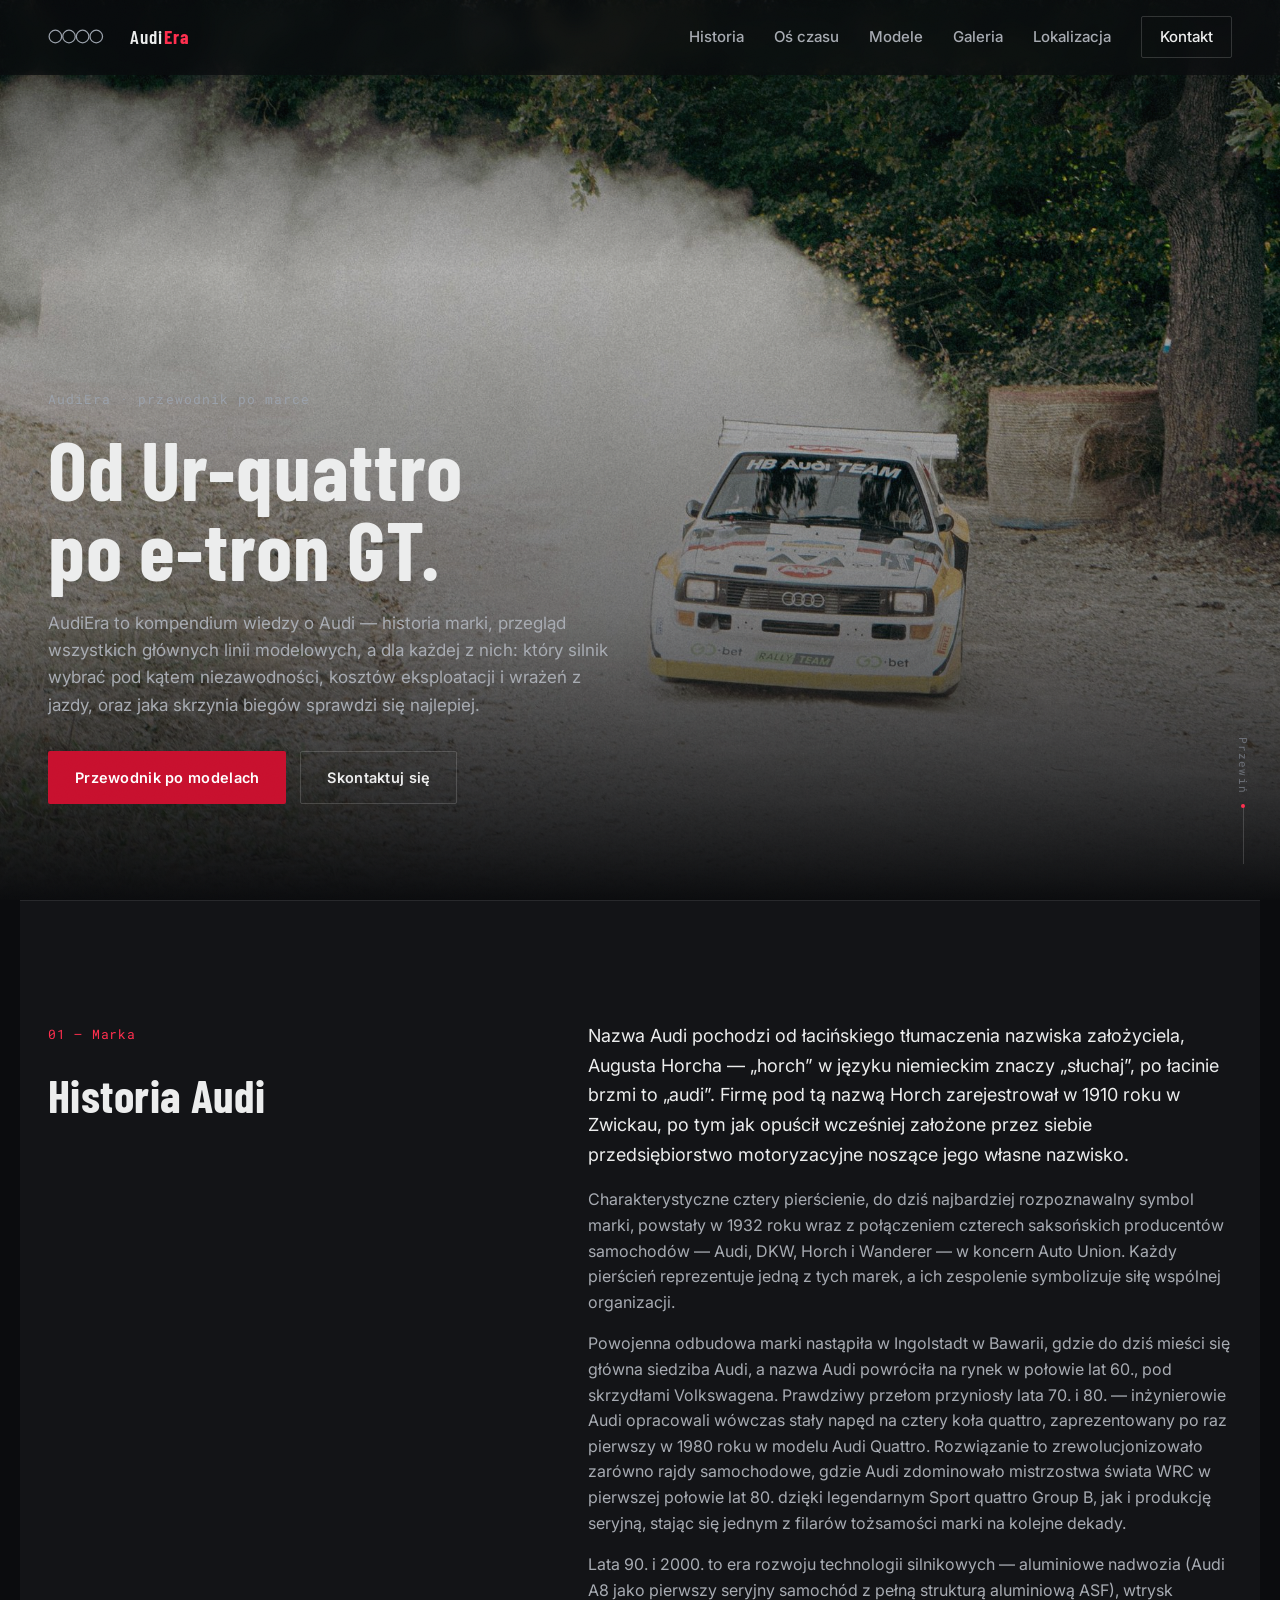
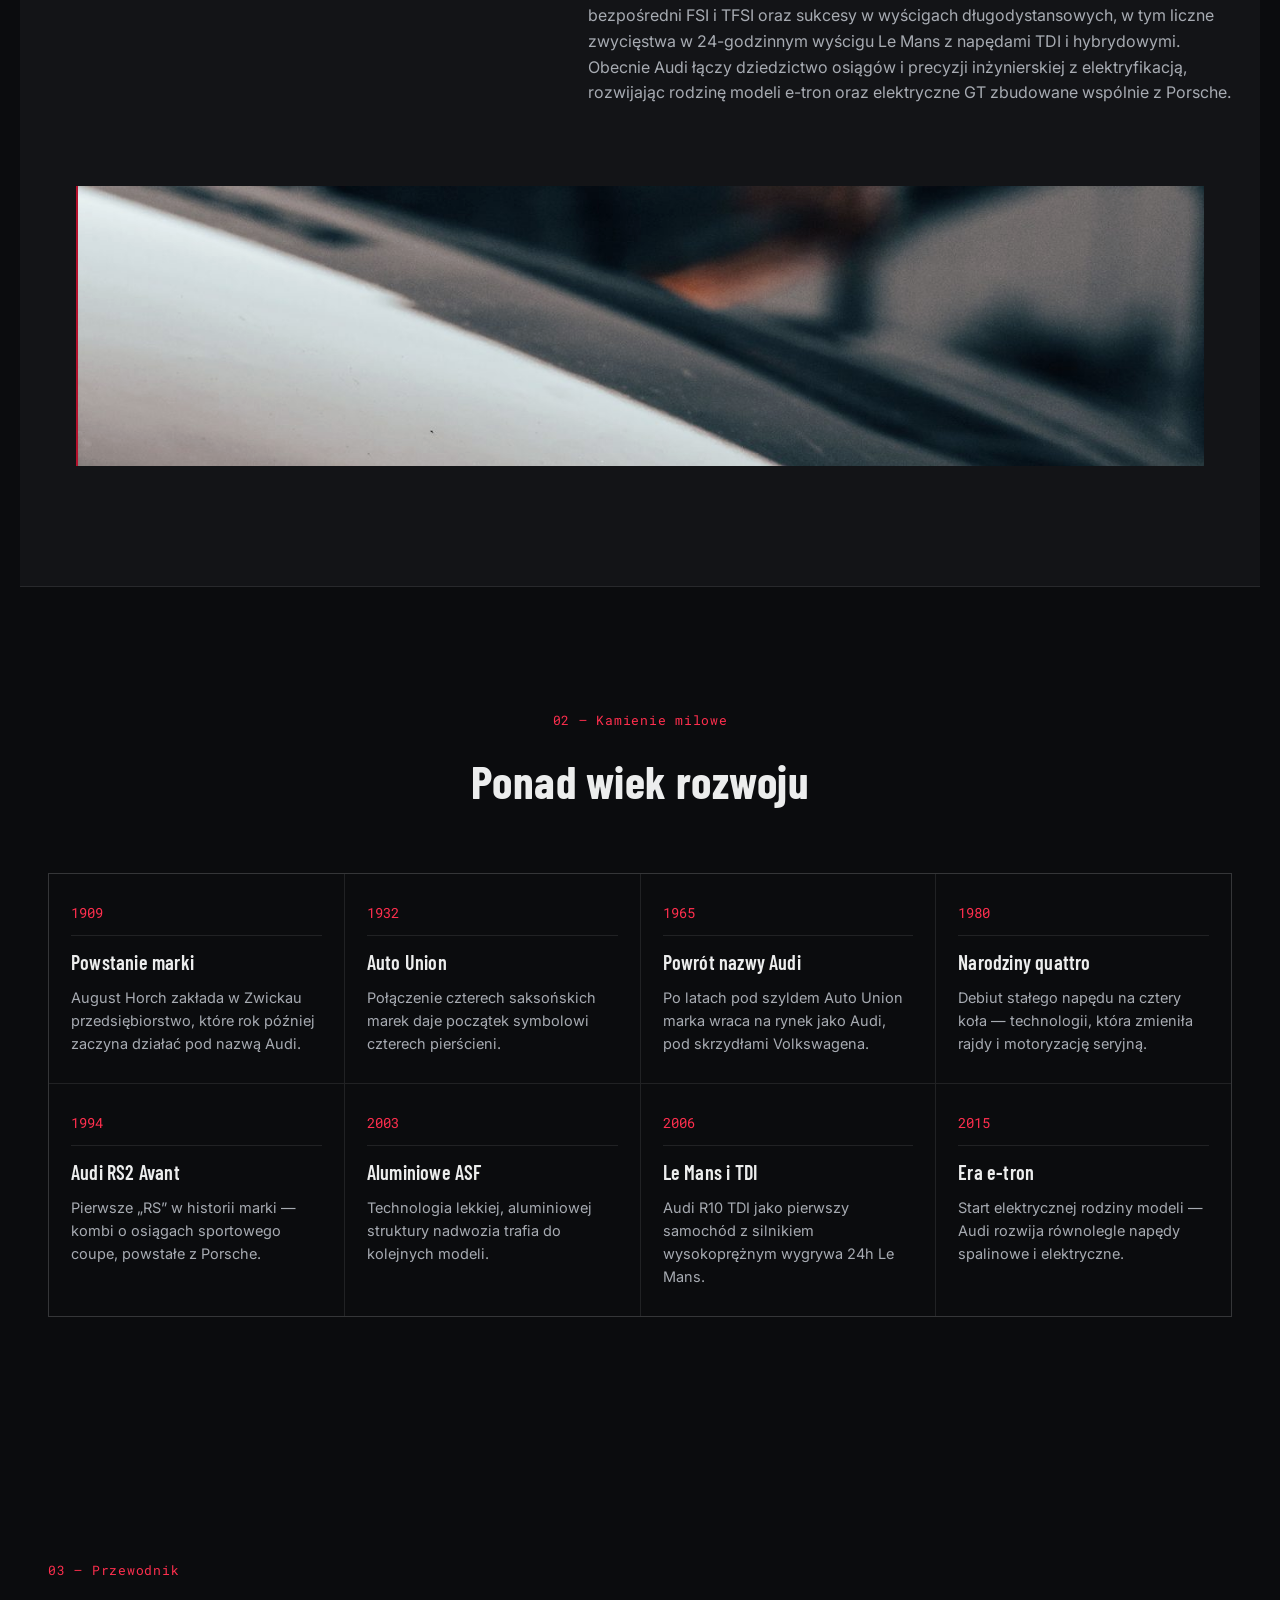
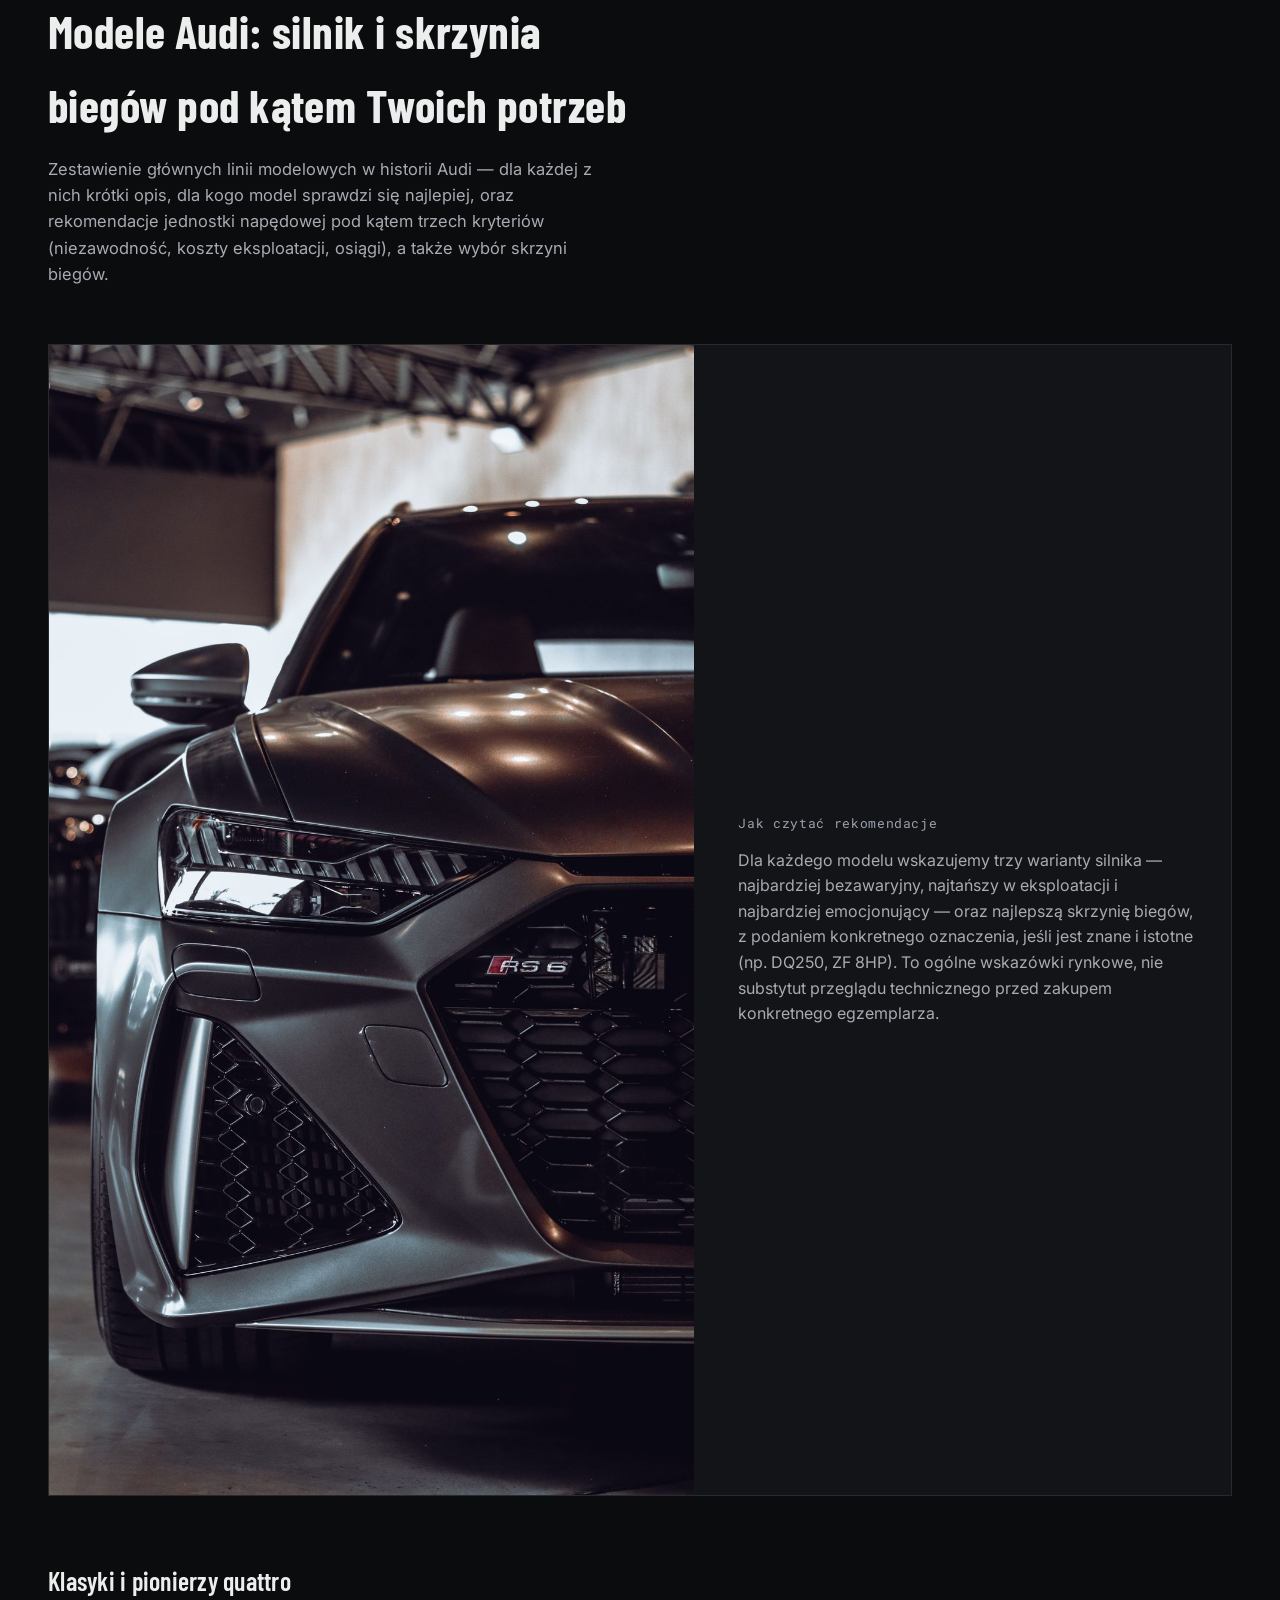
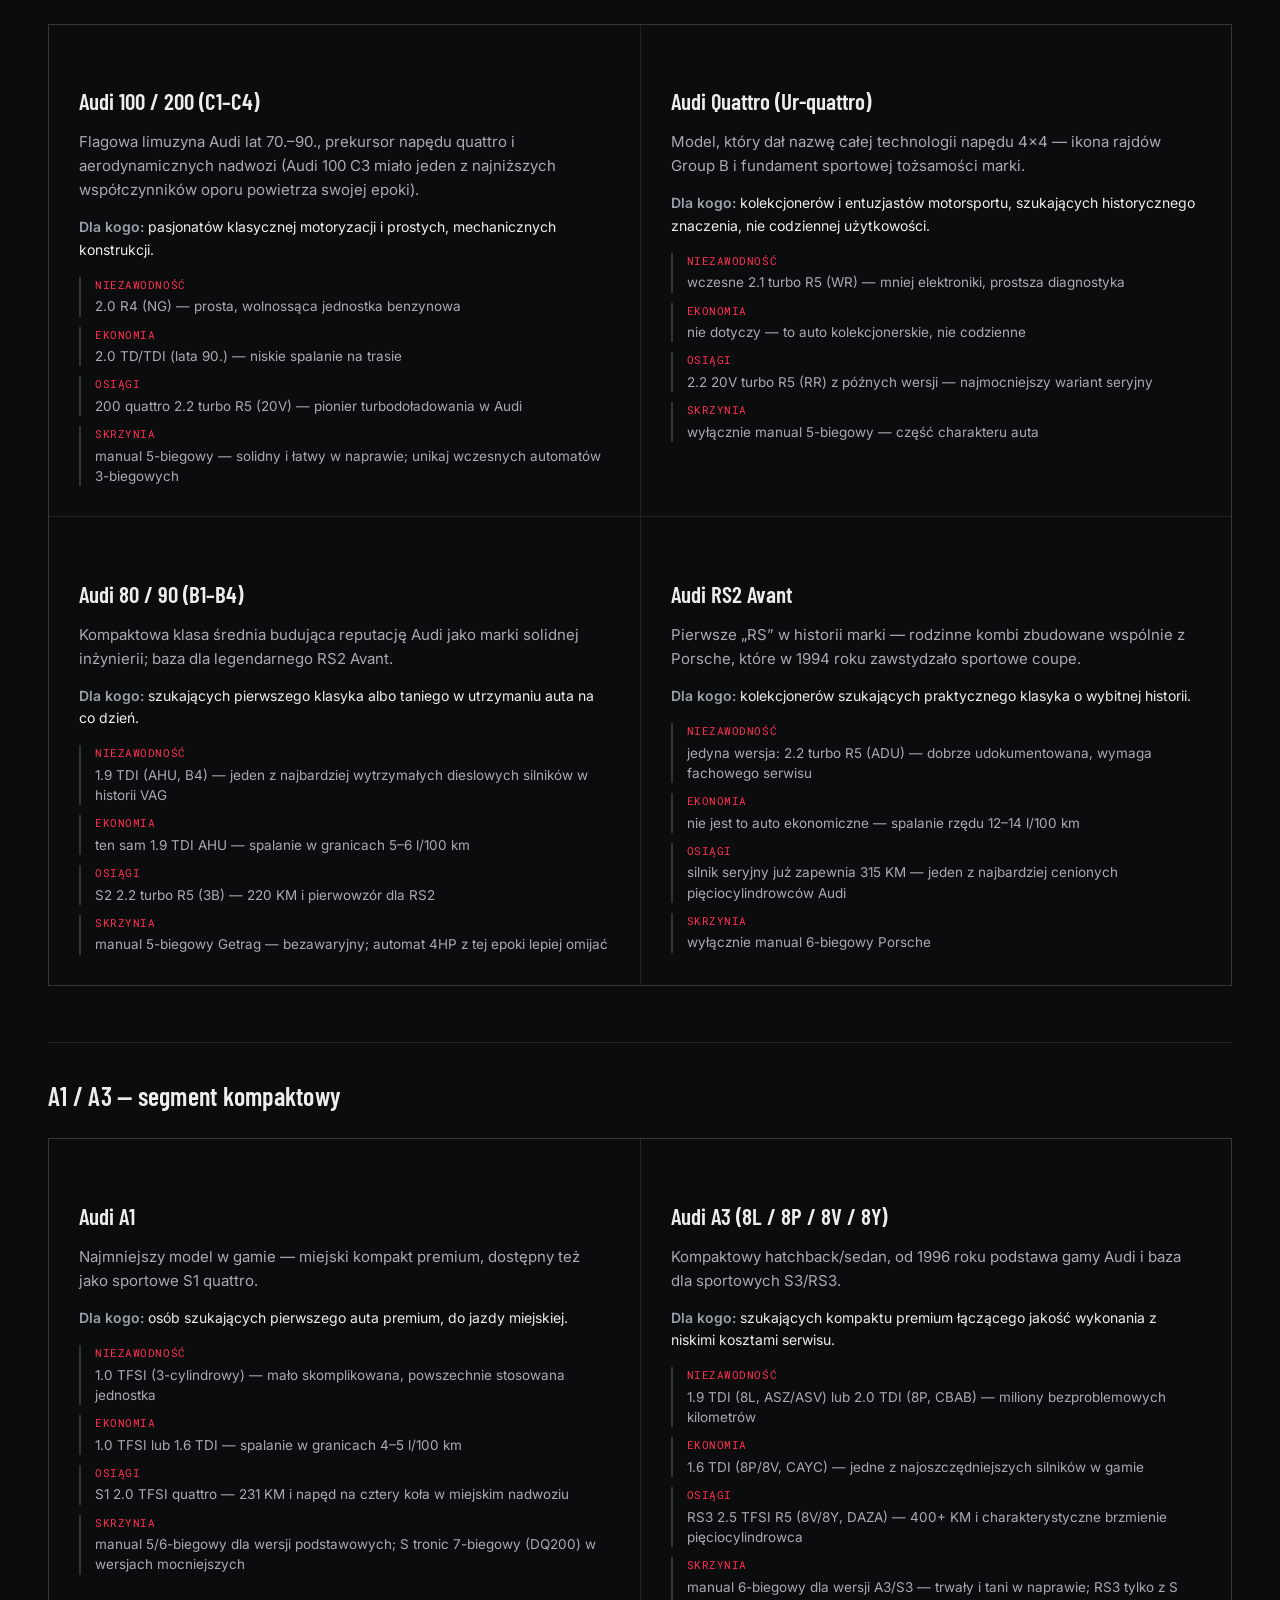
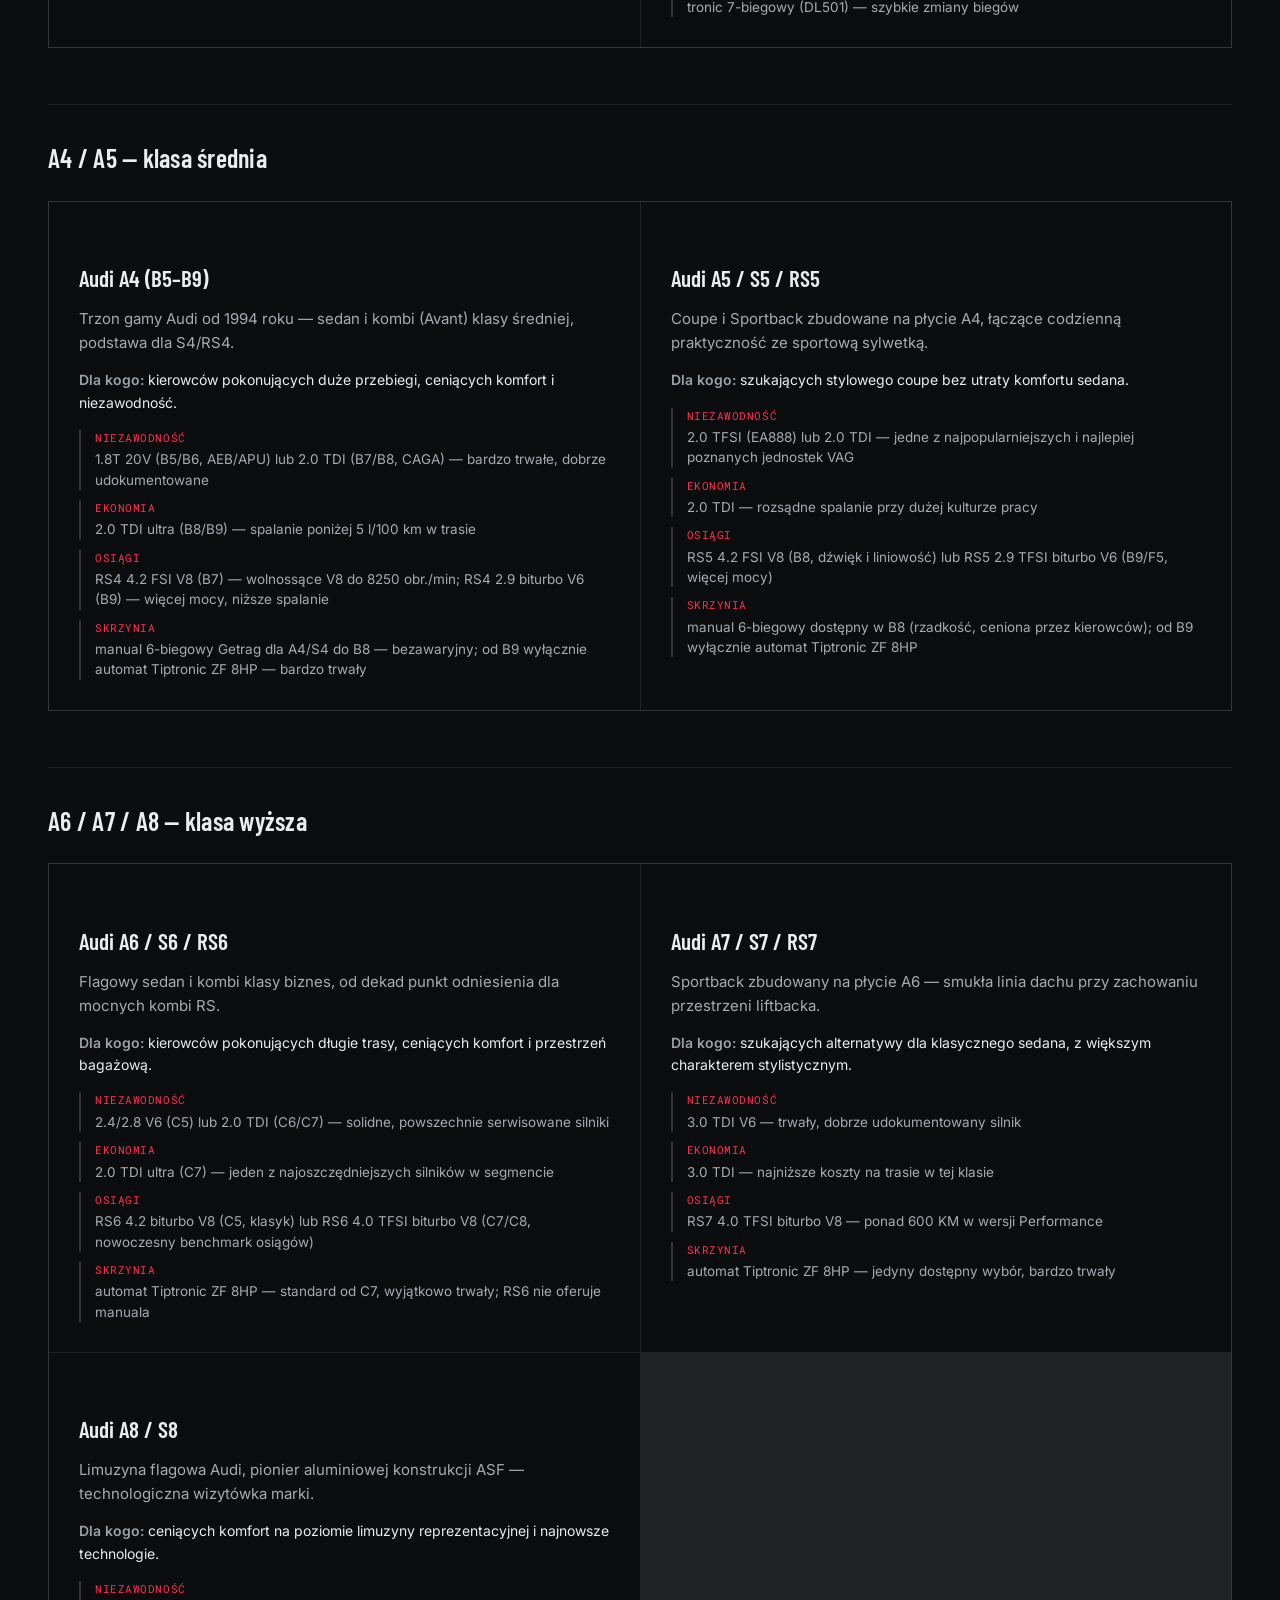
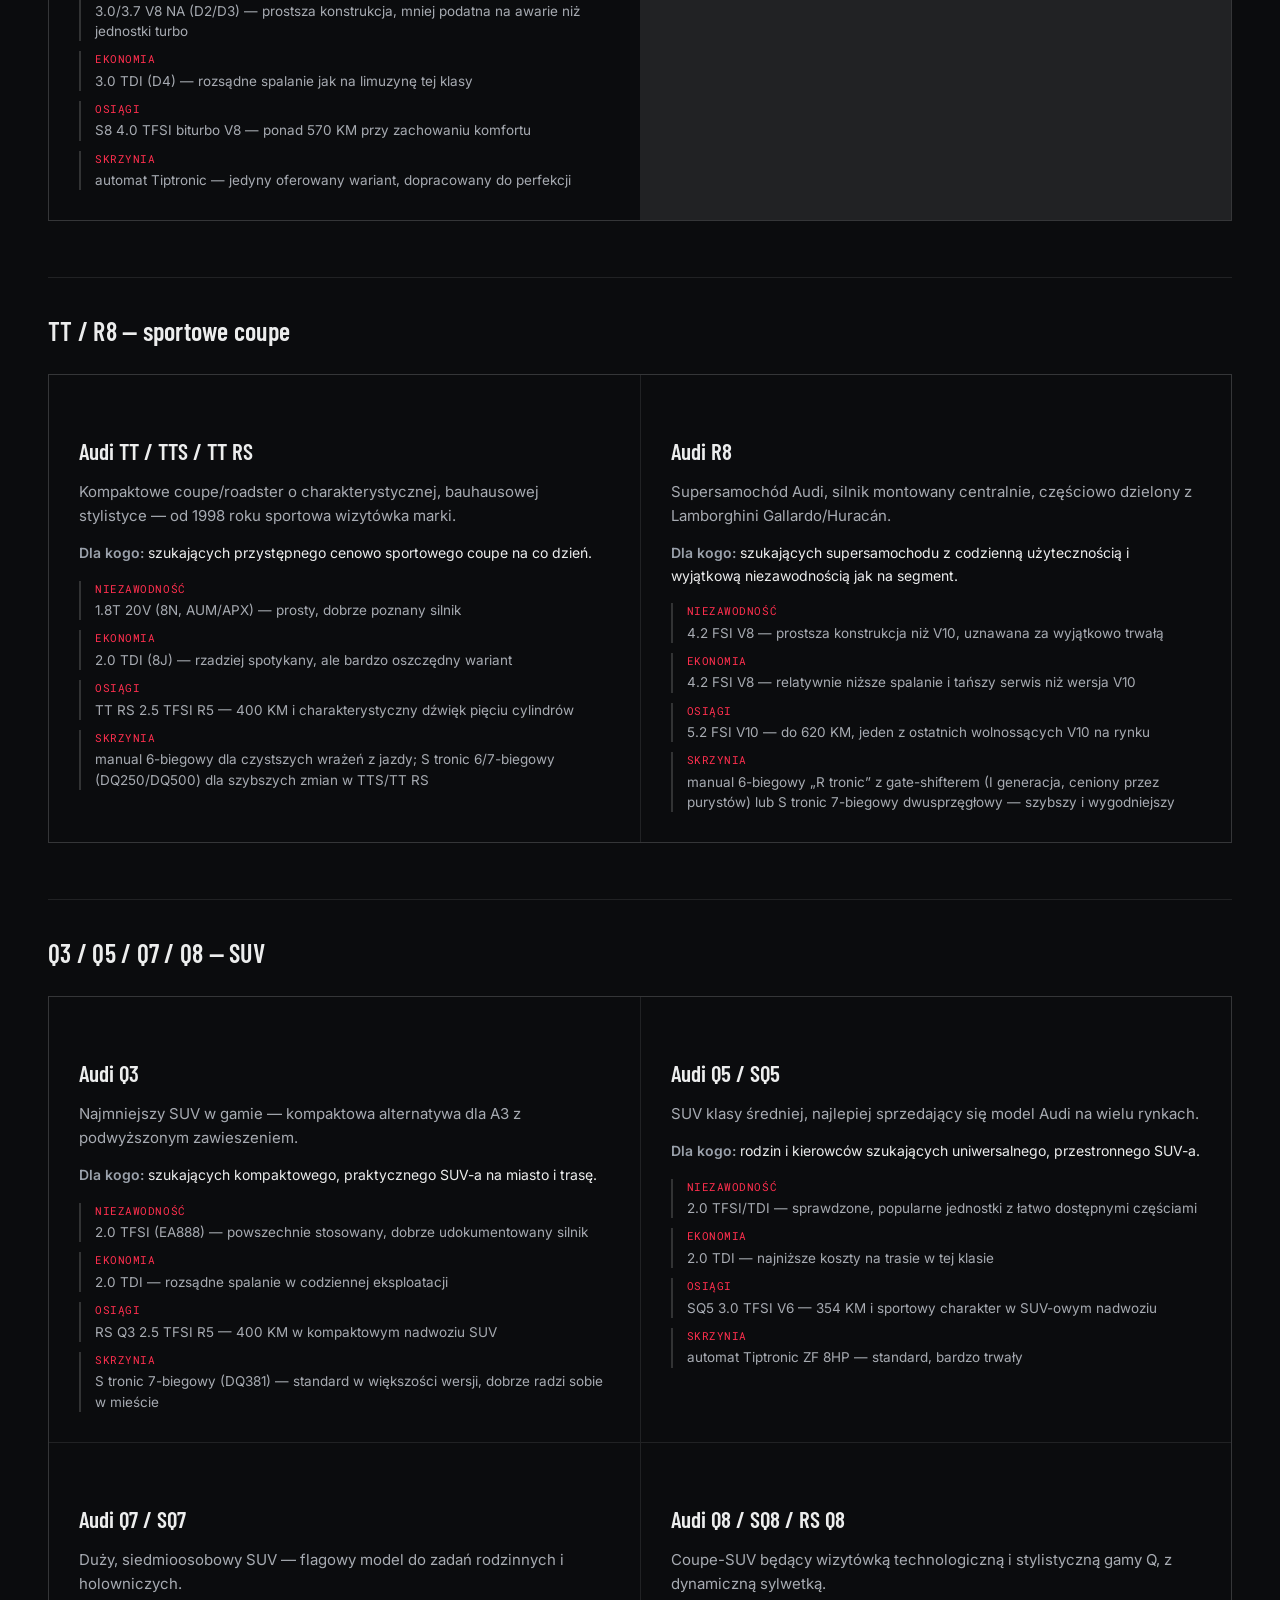
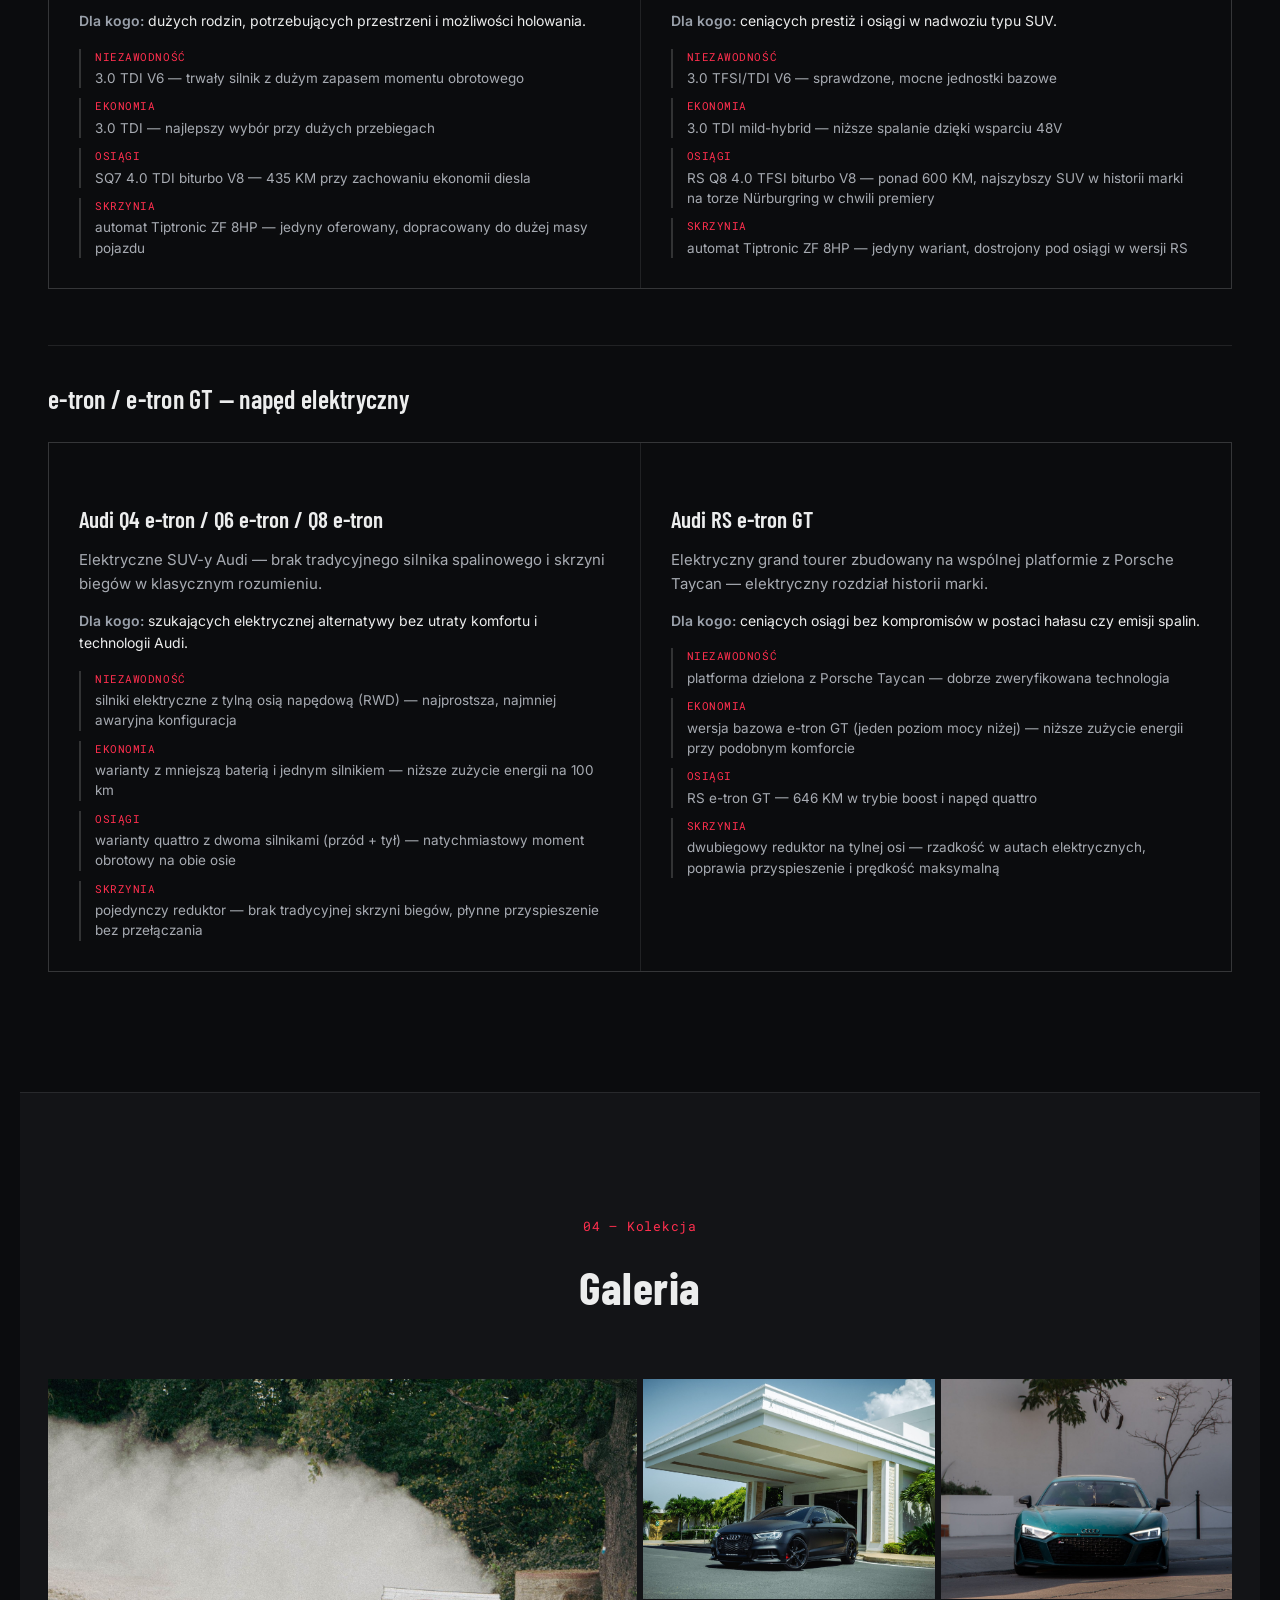
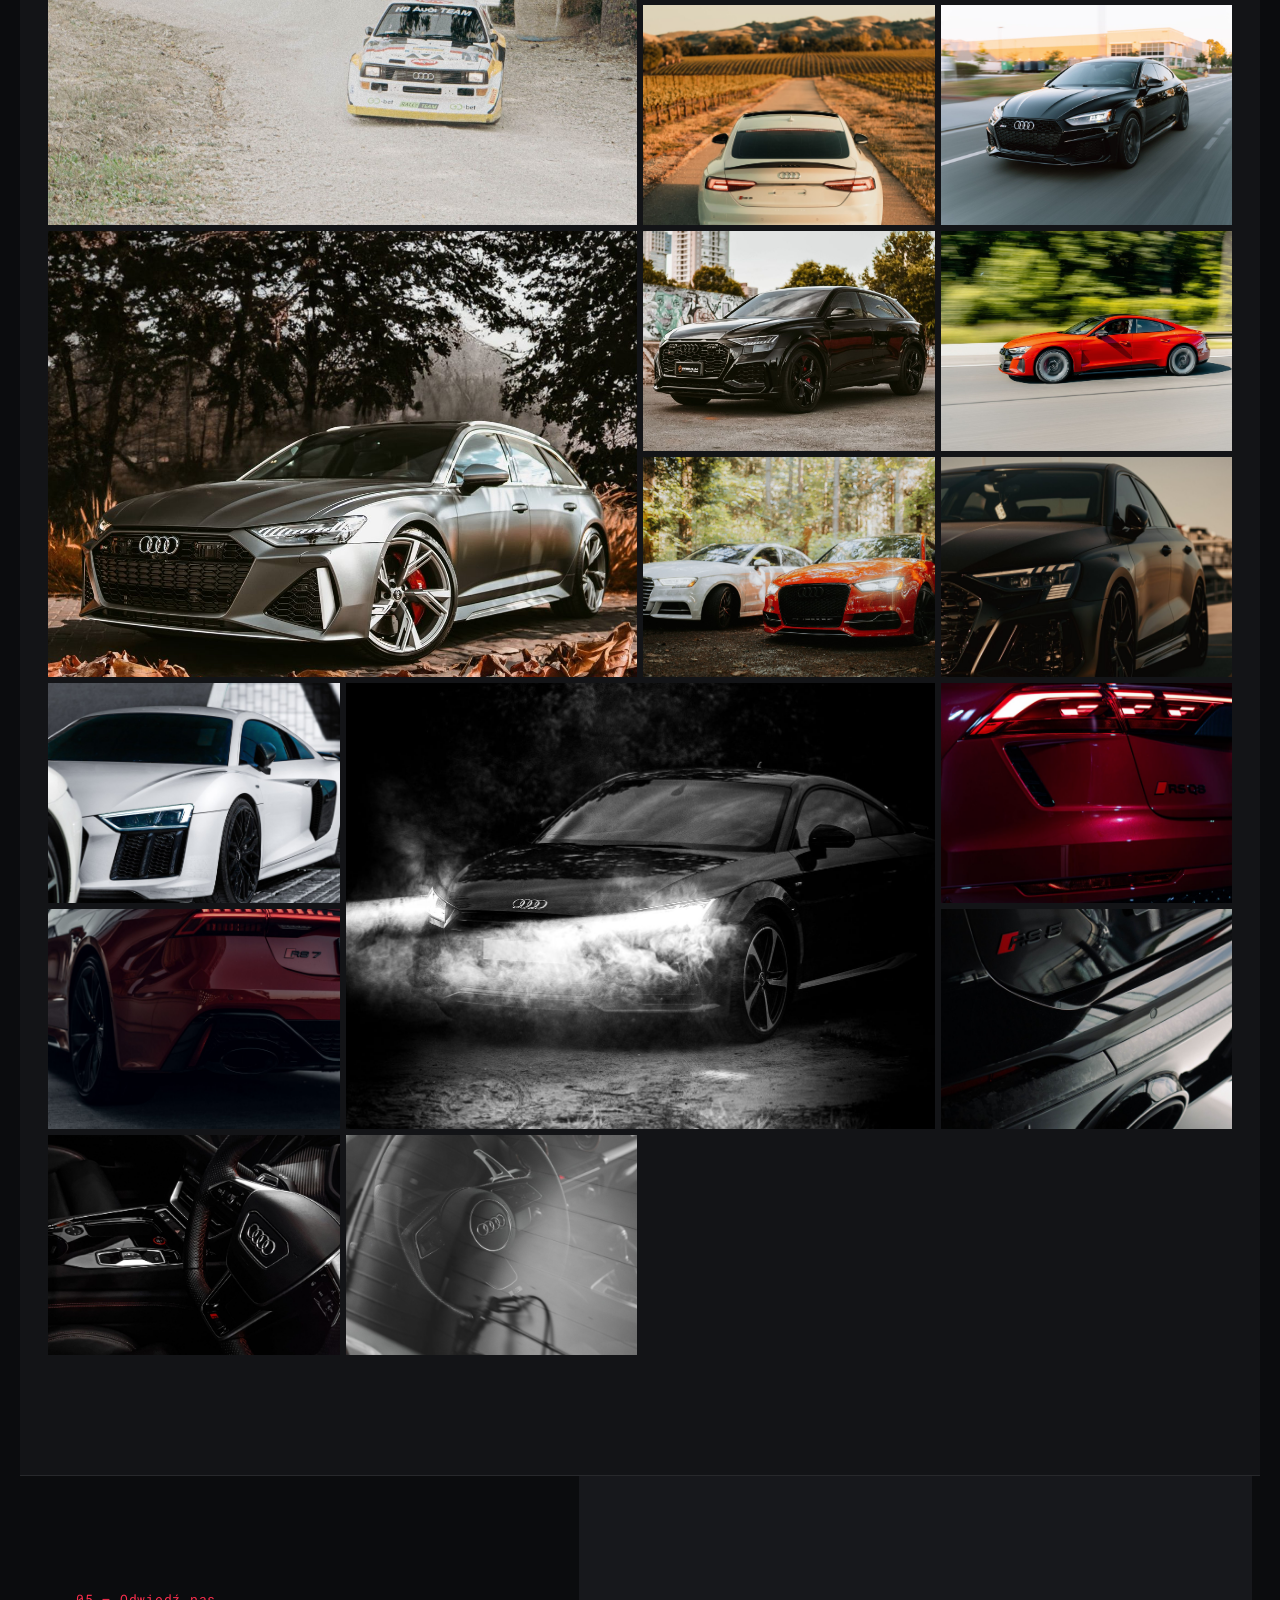
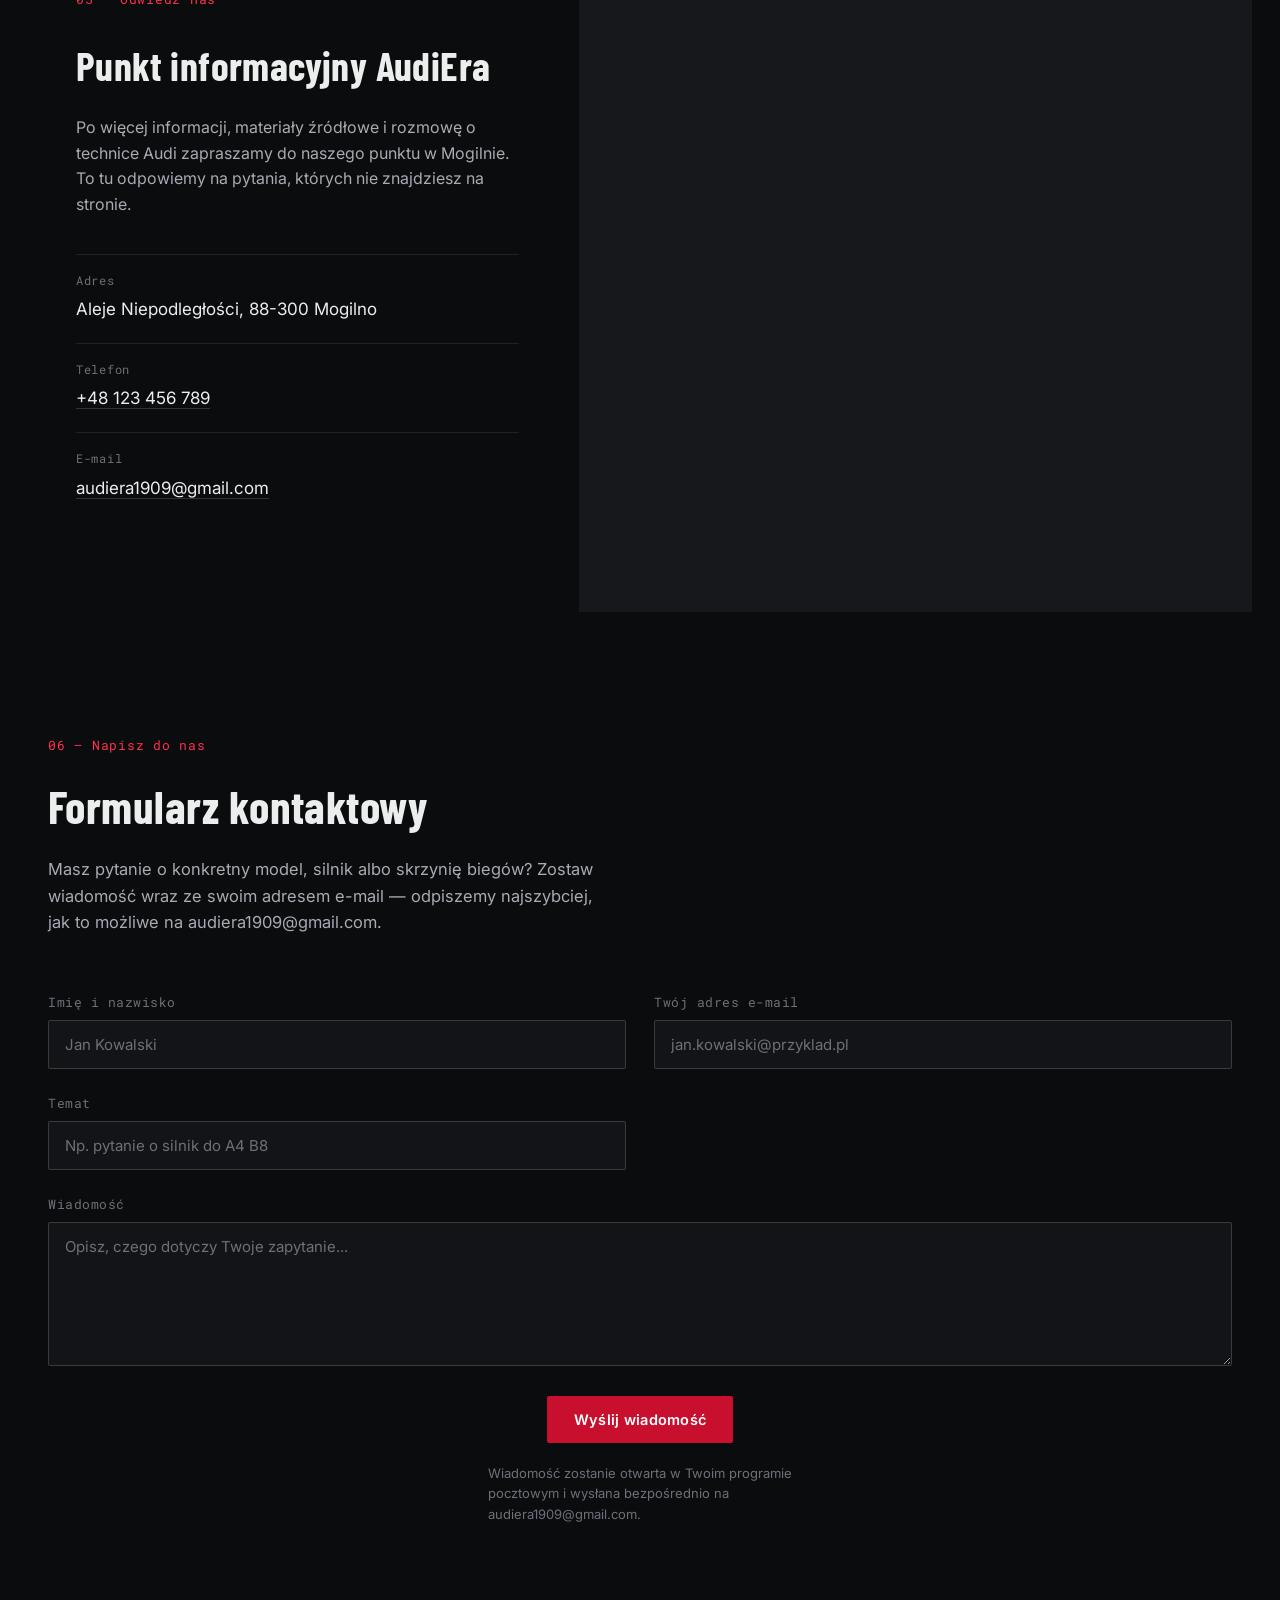
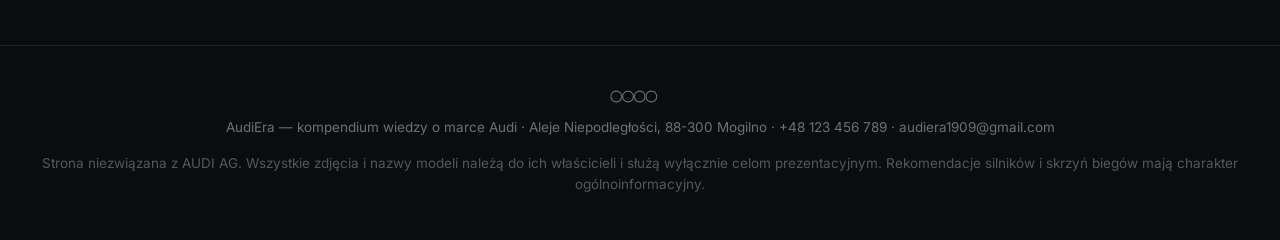
==== index.html @ 58927798 "Add files via upload" ====
<!DOCTYPE html>
<html lang="pl">
<head>
<meta charset="UTF-8">
<meta name="viewport" content="width=device-width, initial-scale=1.0">
<title>AudiEra — Historia, modele i technika Audi</title>
<meta name="description" content="AudiEra — kompendium wiedzy o marce Audi: historia, przewodnik po modelach, silnikach i skrzyniach biegów oraz galeria pojazdów.">
<link rel="preconnect" href="https://fonts.googleapis.com">
<link rel="preconnect" href="https://fonts.gstatic.com" crossorigin>
<link href="https://fonts.googleapis.com/css2?family=Barlow+Condensed:wght@400;500;600;700;800&family=Inter:wght@400;500;600;700&family=Roboto+Mono:wght@400;500&display=swap" rel="stylesheet">
<link rel="stylesheet" href="style.css">
</head>
<body>

<div class="grain"></div>

<header class="topbar" id="topbar">
  <div class="topbar-inner">
    <a href="#top" class="brandmark">
      <span class="rings" aria-hidden="true">
        <svg viewBox="0 0 190 40" width="70" height="15"><g fill="none" stroke="currentColor" stroke-width="3.4"><circle cx="20" cy="20" r="17"/><circle cx="57" cy="20" r="17"/><circle cx="94" cy="20" r="17"/><circle cx="131" cy="20" r="17"/></g></svg>
      </span>
      <span class="brand-text">Audi<em>Era</em></span>
    </a>
    <nav class="mainnav" id="mainnav">
      <a href="#historia">Historia</a>
      <a href="#kamienie">Oś czasu</a>
      <a href="#modele">Modele</a>
      <a href="#galeria">Galeria</a>
      <a href="#lokalizacja">Lokalizacja</a>
      <a href="#kontakt" class="nav-cta">Kontakt</a>
    </nav>
    <button class="burger" id="burger" aria-label="Otwórz menu" aria-expanded="false">
      <span></span><span></span><span></span>
    </button>
  </div>
</header>

<!-- ============ HERO ============ -->
<section class="hero" id="top">
  <img src="images/pexels-luca-scalvinoni-582253991-18797213.jpg" alt="Zabytkowe rajdowe Audi quattro Group B na pylistej drodze leśnej" class="hero-img">
  <div class="hero-shade"></div>
  <div class="hero-content">
    <p class="hero-kicker">AudiEra · przewodnik po marce</p>
    <h1>Od Ur-quattro<br>po e-tron GT.</h1>
    <p class="hero-lede">AudiEra to kompendium wiedzy o Audi — historia marki, przegląd wszystkich głównych linii modelowych, a dla każdej z nich: który silnik wybrać pod kątem niezawodności, kosztów eksploatacji i wrażeń z jazdy, oraz jaka skrzynia biegów sprawdzi się najlepiej.</p>
    <div class="hero-actions">
      <a href="#modele" class="btn btn-primary">Przewodnik po modelach</a>
      <a href="#kontakt" class="btn btn-ghost">Skontaktuj się</a>
    </div>
  </div>
  <div class="hero-scroll" aria-hidden="true">
    <span>Przewiń</span>
    <div class="scroll-line"><div class="scroll-dot"></div></div>
  </div>
</section>

<!-- ============ HISTORIA ============ -->
<section class="section history" id="historia">
  <div class="section-grid">
    <div class="section-head">
      <span class="tag">01 — Marka</span>
      <h2>Historia Audi</h2>
    </div>
    <div class="section-body">
      <p>Nazwa Audi pochodzi od łacińskiego tłumaczenia nazwiska założyciela, Augusta Horcha — „horch” w języku niemieckim znaczy „słuchaj”, po łacinie brzmi to „audi”. Firmę pod tą nazwą Horch zarejestrował w 1910 roku w Zwickau, po tym jak opuścił wcześniej założone przez siebie przedsiębiorstwo motoryzacyjne noszące jego własne nazwisko.</p>
      <p>Charakterystyczne cztery pierścienie, do dziś najbardziej rozpoznawalny symbol marki, powstały w 1932 roku wraz z połączeniem czterech saksońskich producentów samochodów — Audi, DKW, Horch i Wanderer — w koncern Auto Union. Każdy pierścień reprezentuje jedną z tych marek, a ich zespolenie symbolizuje siłę wspólnej organizacji.</p>
      <p>Powojenna odbudowa marki nastąpiła w Ingolstadt w Bawarii, gdzie do dziś mieści się główna siedziba Audi, a nazwa Audi powróciła na rynek w połowie lat 60., pod skrzydłami Volkswagena. Prawdziwy przełom przyniosły lata 70. i 80. — inżynierowie Audi opracowali wówczas stały napęd na cztery koła quattro, zaprezentowany po raz pierwszy w 1980 roku w modelu Audi Quattro. Rozwiązanie to zrewolucjonizowało zarówno rajdy samochodowe, gdzie Audi zdominowało mistrzostwa świata WRC w pierwszej połowie lat 80. dzięki legendarnym Sport quattro Group B, jak i produkcję seryjną, stając się jednym z filarów tożsamości marki na kolejne dekady.</p>
      <p>Lata 90. i 2000. to era rozwoju technologii silnikowych — aluminiowe nadwozia (Audi A8 jako pierwszy seryjny samochód z pełną strukturą aluminiową ASF), wtrysk bezpośredni FSI i TFSI oraz sukcesy w wyścigach długodystansowych, w tym liczne zwycięstwa w 24-godzinnym wyścigu Le Mans z napędami TDI i hybrydowymi. Obecnie Audi łączy dziedzictwo osiągów i precyzji inżynierskiej z elektryfikacją, rozwijając rodzinę modeli e-tron oraz elektryczne GT zbudowane wspólnie z Porsche.</p>
    </div>
  </div>
  <div class="history-badge">
    <img src="images/pexels-pixelazteca-12351518.jpg" alt="Zbliżenie na emblemat czterech pierścieni Audi na masce">
  </div>
</section>

<!-- ============ OŚ CZASU ============ -->
<section class="section timeline" id="kamienie">
  <div class="section-head center">
    <span class="tag">02 — Kamienie milowe</span>
    <h2>Ponad wiek rozwoju</h2>
  </div>
  <ol class="tl">
    <li>
      <div class="tl-year">1909</div>
      <div class="tl-body"><h3>Powstanie marki</h3><p>August Horch zakłada w Zwickau przedsiębiorstwo, które rok później zaczyna działać pod nazwą Audi.</p></div>
    </li>
    <li>
      <div class="tl-year">1932</div>
      <div class="tl-body"><h3>Auto Union</h3><p>Połączenie czterech saksońskich marek daje początek symbolowi czterech pierścieni.</p></div>
    </li>
    <li>
      <div class="tl-year">1965</div>
      <div class="tl-body"><h3>Powrót nazwy Audi</h3><p>Po latach pod szyldem Auto Union marka wraca na rynek jako Audi, pod skrzydłami Volkswagena.</p></div>
    </li>
    <li>
      <div class="tl-year">1980</div>
      <div class="tl-body"><h3>Narodziny quattro</h3><p>Debiut stałego napędu na cztery koła — technologii, która zmieniła rajdy i motoryzację seryjną.</p></div>
    </li>
    <li>
      <div class="tl-year">1994</div>
      <div class="tl-body"><h3>Audi RS2 Avant</h3><p>Pierwsze „RS” w historii marki — kombi o osiągach sportowego coupe, powstałe z Porsche.</p></div>
    </li>
    <li>
      <div class="tl-year">2003</div>
      <div class="tl-body"><h3>Aluminiowe ASF</h3><p>Technologia lekkiej, aluminiowej struktury nadwozia trafia do kolejnych modeli.</p></div>
    </li>
    <li>
      <div class="tl-year">2006</div>
      <div class="tl-body"><h3>Le Mans i TDI</h3><p>Audi R10 TDI jako pierwszy samochód z silnikiem wysokoprężnym wygrywa 24h Le Mans.</p></div>
    </li>
    <li>
      <div class="tl-year">2015</div>
      <div class="tl-body"><h3>Era e-tron</h3><p>Start elektrycznej rodziny modeli — Audi rozwija równolegle napędy spalinowe i elektryczne.</p></div>
    </li>
  </ol>
</section>

<!-- ============ PRZEWODNIK PO MODELACH ============ -->
<section class="section engines" id="modele">
  <div class="section-head">
    <span class="tag">03 — Przewodnik</span>
    <h2>Modele Audi: silnik i skrzynia biegów pod kątem Twoich potrzeb</h2>
    <p class="section-intro">Zestawienie głównych linii modelowych w historii Audi — dla każdej z nich krótki opis, dla kogo model sprawdzi się najlepiej, oraz rekomendacje jednostki napędowej pod kątem trzech kryteriów (niezawodność, koszty eksploatacji, osiągi), a także wybór skrzyni biegów.</p>
  </div>

  <div class="engine-feature">
    <img src="images/pexels-dimkidama-13559261.jpg" alt="Zbliżenie na reflektor i grill Audi RS6 w garażu">
    <div class="engine-feature-text">
      <span class="mono">Jak czytać rekomendacje</span>
      <p>Dla każdego modelu wskazujemy trzy warianty silnika — najbardziej bezawaryjny, najtańszy w eksploatacji i najbardziej emocjonujący — oraz najlepszą skrzynię biegów, z podaniem konkretnego oznaczenia, jeśli jest znane i istotne (np. DQ250, ZF 8HP). To ogólne wskazówki rynkowe, nie substytut przeglądu technicznego przed zakupem konkretnego egzemplarza.</p>
    </div>
  </div>

  <!-- klasyki -->
  <h3 class="model-group-title">Klasyki i pionierzy quattro</h3>
  <div class="model-grid">

    <article class="model-card">
      <h4>Audi 100 / 200 (C1–C4)</h4>
      <p class="model-desc">Flagowa limuzyna Audi lat 70.–90., prekursor napędu quattro i aerodynamicznych nadwozi (Audi 100 C3 miało jeden z najniższych współczynników oporu powietrza swojej epoki).</p>
      <p class="model-for"><strong>Dla kogo:</strong> pasjonatów klasycznej motoryzacji i prostych, mechanicznych konstrukcji.</p>
      <ul class="model-specs">
        <li><span>Niezawodność</span> 2.0 R4 (NG) — prosta, wolnossąca jednostka benzynowa</li>
        <li><span>Ekonomia</span> 2.0 TD/TDI (lata 90.) — niskie spalanie na trasie</li>
        <li><span>Osiągi</span> 200 quattro 2.2 turbo R5 (20V) — pionier turbodoładowania w Audi</li>
        <li><span>Skrzynia</span> manual 5-biegowy — solidny i łatwy w naprawie; unikaj wczesnych automatów 3-biegowych</li>
      </ul>
    </article>

    <article class="model-card">
      <h4>Audi Quattro (Ur-quattro)</h4>
      <p class="model-desc">Model, który dał nazwę całej technologii napędu 4x4 — ikona rajdów Group B i fundament sportowej tożsamości marki.</p>
      <p class="model-for"><strong>Dla kogo:</strong> kolekcjonerów i entuzjastów motorsportu, szukających historycznego znaczenia, nie codziennej użytkowości.</p>
      <ul class="model-specs">
        <li><span>Niezawodność</span> wczesne 2.1 turbo R5 (WR) — mniej elektroniki, prostsza diagnostyka</li>
        <li><span>Ekonomia</span> nie dotyczy — to auto kolekcjonerskie, nie codzienne</li>
        <li><span>Osiągi</span> 2.2 20V turbo R5 (RR) z późnych wersji — najmocniejszy wariant seryjny</li>
        <li><span>Skrzynia</span> wyłącznie manual 5-biegowy — część charakteru auta</li>
      </ul>
    </article>

    <article class="model-card">
      <h4>Audi 80 / 90 (B1–B4)</h4>
      <p class="model-desc">Kompaktowa klasa średnia budująca reputację Audi jako marki solidnej inżynierii; baza dla legendarnego RS2 Avant.</p>
      <p class="model-for"><strong>Dla kogo:</strong> szukających pierwszego klasyka albo taniego w utrzymaniu auta na co dzień.</p>
      <ul class="model-specs">
        <li><span>Niezawodność</span> 1.9 TDI (AHU, B4) — jeden z najbardziej wytrzymałych dieslowych silników w historii VAG</li>
        <li><span>Ekonomia</span> ten sam 1.9 TDI AHU — spalanie w granicach 5–6 l/100 km</li>
        <li><span>Osiągi</span> S2 2.2 turbo R5 (3B) — 220 KM i pierwowzór dla RS2</li>
        <li><span>Skrzynia</span> manual 5-biegowy Getrag — bezawaryjny; automat 4HP z tej epoki lepiej omijać</li>
      </ul>
    </article>

    <article class="model-card">
      <h4>Audi RS2 Avant</h4>
      <p class="model-desc">Pierwsze „RS” w historii marki — rodzinne kombi zbudowane wspólnie z Porsche, które w 1994 roku zawstydzało sportowe coupe.</p>
      <p class="model-for"><strong>Dla kogo:</strong> kolekcjonerów szukających praktycznego klasyka o wybitnej historii.</p>
      <ul class="model-specs">
        <li><span>Niezawodność</span> jedyna wersja: 2.2 turbo R5 (ADU) — dobrze udokumentowana, wymaga fachowego serwisu</li>
        <li><span>Ekonomia</span> nie jest to auto ekonomiczne — spalanie rzędu 12–14 l/100 km</li>
        <li><span>Osiągi</span> silnik seryjny już zapewnia 315 KM — jeden z najbardziej cenionych pięciocylindrowców Audi</li>
        <li><span>Skrzynia</span> wyłącznie manual 6-biegowy Porsche</li>
      </ul>
    </article>
  </div>

  <!-- kompakty -->
  <h3 class="model-group-title">A1 / A3 — segment kompaktowy</h3>
  <div class="model-grid">
    <article class="model-card">
      <h4>Audi A1</h4>
      <p class="model-desc">Najmniejszy model w gamie — miejski kompakt premium, dostępny też jako sportowe S1 quattro.</p>
      <p class="model-for"><strong>Dla kogo:</strong> osób szukających pierwszego auta premium, do jazdy miejskiej.</p>
      <ul class="model-specs">
        <li><span>Niezawodność</span> 1.0 TFSI (3-cylindrowy) — mało skomplikowana, powszechnie stosowana jednostka</li>
        <li><span>Ekonomia</span> 1.0 TFSI lub 1.6 TDI — spalanie w granicach 4–5 l/100 km</li>
        <li><span>Osiągi</span> S1 2.0 TFSI quattro — 231 KM i napęd na cztery koła w miejskim nadwoziu</li>
        <li><span>Skrzynia</span> manual 5/6-biegowy dla wersji podstawowych; S tronic 7-biegowy (DQ200) w wersjach mocniejszych</li>
      </ul>
    </article>

    <article class="model-card">
      <h4>Audi A3 (8L / 8P / 8V / 8Y)</h4>
      <p class="model-desc">Kompaktowy hatchback/sedan, od 1996 roku podstawa gamy Audi i baza dla sportowych S3/RS3.</p>
      <p class="model-for"><strong>Dla kogo:</strong> szukających kompaktu premium łączącego jakość wykonania z niskimi kosztami serwisu.</p>
      <ul class="model-specs">
        <li><span>Niezawodność</span> 1.9 TDI (8L, ASZ/ASV) lub 2.0 TDI (8P, CBAB) — miliony bezproblemowych kilometrów</li>
        <li><span>Ekonomia</span> 1.6 TDI (8P/8V, CAYC) — jedne z najoszczędniejszych silników w gamie</li>
        <li><span>Osiągi</span> RS3 2.5 TFSI R5 (8V/8Y, DAZA) — 400+ KM i charakterystyczne brzmienie pięciocylindrowca</li>
        <li><span>Skrzynia</span> manual 6-biegowy dla wersji A3/S3 — trwały i tani w naprawie; RS3 tylko z S tronic 7-biegowy (DL501) — szybkie zmiany biegów</li>
      </ul>
    </article>
  </div>

  <!-- średnie -->
  <h3 class="model-group-title">A4 / A5 — klasa średnia</h3>
  <div class="model-grid">
    <article class="model-card">
      <h4>Audi A4 (B5–B9)</h4>
      <p class="model-desc">Trzon gamy Audi od 1994 roku — sedan i kombi (Avant) klasy średniej, podstawa dla S4/RS4.</p>
      <p class="model-for"><strong>Dla kogo:</strong> kierowców pokonujących duże przebiegi, ceniących komfort i niezawodność.</p>
      <ul class="model-specs">
        <li><span>Niezawodność</span> 1.8T 20V (B5/B6, AEB/APU) lub 2.0 TDI (B7/B8, CAGA) — bardzo trwałe, dobrze udokumentowane</li>
        <li><span>Ekonomia</span> 2.0 TDI ultra (B8/B9) — spalanie poniżej 5 l/100 km w trasie</li>
        <li><span>Osiągi</span> RS4 4.2 FSI V8 (B7) — wolnossące V8 do 8250 obr./min; RS4 2.9 biturbo V6 (B9) — więcej mocy, niższe spalanie</li>
        <li><span>Skrzynia</span> manual 6-biegowy Getrag dla A4/S4 do B8 — bezawaryjny; od B9 wyłącznie automat Tiptronic ZF 8HP — bardzo trwały</li>
      </ul>
    </article>

    <article class="model-card">
      <h4>Audi A5 / S5 / RS5</h4>
      <p class="model-desc">Coupe i Sportback zbudowane na płycie A4, łączące codzienną praktyczność ze sportową sylwetką.</p>
      <p class="model-for"><strong>Dla kogo:</strong> szukających stylowego coupe bez utraty komfortu sedana.</p>
      <ul class="model-specs">
        <li><span>Niezawodność</span> 2.0 TFSI (EA888) lub 2.0 TDI — jedne z najpopularniejszych i najlepiej poznanych jednostek VAG</li>
        <li><span>Ekonomia</span> 2.0 TDI — rozsądne spalanie przy dużej kulturze pracy</li>
        <li><span>Osiągi</span> RS5 4.2 FSI V8 (B8, dźwięk i liniowość) lub RS5 2.9 TFSI biturbo V6 (B9/F5, więcej mocy)</li>
        <li><span>Skrzynia</span> manual 6-biegowy dostępny w B8 (rzadkość, ceniona przez kierowców); od B9 wyłącznie automat Tiptronic ZF 8HP</li>
      </ul>
    </article>
  </div>

  <!-- duże -->
  <h3 class="model-group-title">A6 / A7 / A8 — klasa wyższa</h3>
  <div class="model-grid">
    <article class="model-card">
      <h4>Audi A6 / S6 / RS6</h4>
      <p class="model-desc">Flagowy sedan i kombi klasy biznes, od dekad punkt odniesienia dla mocnych kombi RS.</p>
      <p class="model-for"><strong>Dla kogo:</strong> kierowców pokonujących długie trasy, ceniących komfort i przestrzeń bagażową.</p>
      <ul class="model-specs">
        <li><span>Niezawodność</span> 2.4/2.8 V6 (C5) lub 2.0 TDI (C6/C7) — solidne, powszechnie serwisowane silniki</li>
        <li><span>Ekonomia</span> 2.0 TDI ultra (C7) — jeden z najoszczędniejszych silników w segmencie</li>
        <li><span>Osiągi</span> RS6 4.2 biturbo V8 (C5, klasyk) lub RS6 4.0 TFSI biturbo V8 (C7/C8, nowoczesny benchmark osiągów)</li>
        <li><span>Skrzynia</span> automat Tiptronic ZF 8HP — standard od C7, wyjątkowo trwały; RS6 nie oferuje manuala</li>
      </ul>
    </article>

    <article class="model-card">
      <h4>Audi A7 / S7 / RS7</h4>
      <p class="model-desc">Sportback zbudowany na płycie A6 — smukła linia dachu przy zachowaniu przestrzeni liftbacka.</p>
      <p class="model-for"><strong>Dla kogo:</strong> szukających alternatywy dla klasycznego sedana, z większym charakterem stylistycznym.</p>
      <ul class="model-specs">
        <li><span>Niezawodność</span> 3.0 TDI V6 — trwały, dobrze udokumentowany silnik</li>
        <li><span>Ekonomia</span> 3.0 TDI — najniższe koszty na trasie w tej klasie</li>
        <li><span>Osiągi</span> RS7 4.0 TFSI biturbo V8 — ponad 600 KM w wersji Performance</li>
        <li><span>Skrzynia</span> automat Tiptronic ZF 8HP — jedyny dostępny wybór, bardzo trwały</li>
      </ul>
    </article>

    <article class="model-card">
      <h4>Audi A8 / S8</h4>
      <p class="model-desc">Limuzyna flagowa Audi, pionier aluminiowej konstrukcji ASF — technologiczna wizytówka marki.</p>
      <p class="model-for"><strong>Dla kogo:</strong> ceniących komfort na poziomie limuzyny reprezentacyjnej i najnowsze technologie.</p>
      <ul class="model-specs">
        <li><span>Niezawodność</span> 3.0/3.7 V8 NA (D2/D3) — prostsza konstrukcja, mniej podatna na awarie niż jednostki turbo</li>
        <li><span>Ekonomia</span> 3.0 TDI (D4) — rozsądne spalanie jak na limuzynę tej klasy</li>
        <li><span>Osiągi</span> S8 4.0 TFSI biturbo V8 — ponad 570 KM przy zachowaniu komfortu</li>
        <li><span>Skrzynia</span> automat Tiptronic — jedyny oferowany wariant, dopracowany do perfekcji</li>
      </ul>
    </article>
  </div>

  <!-- TT / R8 -->
  <h3 class="model-group-title">TT / R8 — sportowe coupe</h3>
  <div class="model-grid">
    <article class="model-card">
      <h4>Audi TT / TTS / TT RS</h4>
      <p class="model-desc">Kompaktowe coupe/roadster o charakterystycznej, bauhausowej stylistyce — od 1998 roku sportowa wizytówka marki.</p>
      <p class="model-for"><strong>Dla kogo:</strong> szukających przystępnego cenowo sportowego coupe na co dzień.</p>
      <ul class="model-specs">
        <li><span>Niezawodność</span> 1.8T 20V (8N, AUM/APX) — prosty, dobrze poznany silnik</li>
        <li><span>Ekonomia</span> 2.0 TDI (8J) — rzadziej spotykany, ale bardzo oszczędny wariant</li>
        <li><span>Osiągi</span> TT RS 2.5 TFSI R5 — 400 KM i charakterystyczny dźwięk pięciu cylindrów</li>
        <li><span>Skrzynia</span> manual 6-biegowy dla czystszych wrażeń z jazdy; S tronic 6/7-biegowy (DQ250/DQ500) dla szybszych zmian w TTS/TT RS</li>
      </ul>
    </article>

    <article class="model-card">
      <h4>Audi R8</h4>
      <p class="model-desc">Supersamochód Audi, silnik montowany centralnie, częściowo dzielony z Lamborghini Gallardo/Huracán.</p>
      <p class="model-for"><strong>Dla kogo:</strong> szukających supersamochodu z codzienną użytecznością i wyjątkową niezawodnością jak na segment.</p>
      <ul class="model-specs">
        <li><span>Niezawodność</span> 4.2 FSI V8 — prostsza konstrukcja niż V10, uznawana za wyjątkowo trwałą</li>
        <li><span>Ekonomia</span> 4.2 FSI V8 — relatywnie niższe spalanie i tańszy serwis niż wersja V10</li>
        <li><span>Osiągi</span> 5.2 FSI V10 — do 620 KM, jeden z ostatnich wolnossących V10 na rynku</li>
        <li><span>Skrzynia</span> manual 6-biegowy „R tronic” z gate-shifterem (I generacja, ceniony przez purystów) lub S tronic 7-biegowy dwusprzęgłowy — szybszy i wygodniejszy</li>
      </ul>
    </article>
  </div>

  <!-- SUV -->
  <h3 class="model-group-title">Q3 / Q5 / Q7 / Q8 — SUV</h3>
  <div class="model-grid">
    <article class="model-card">
      <h4>Audi Q3</h4>
      <p class="model-desc">Najmniejszy SUV w gamie — kompaktowa alternatywa dla A3 z podwyższonym zawieszeniem.</p>
      <p class="model-for"><strong>Dla kogo:</strong> szukających kompaktowego, praktycznego SUV-a na miasto i trasę.</p>
      <ul class="model-specs">
        <li><span>Niezawodność</span> 2.0 TFSI (EA888) — powszechnie stosowany, dobrze udokumentowany silnik</li>
        <li><span>Ekonomia</span> 2.0 TDI — rozsądne spalanie w codziennej eksploatacji</li>
        <li><span>Osiągi</span> RS Q3 2.5 TFSI R5 — 400 KM w kompaktowym nadwoziu SUV</li>
        <li><span>Skrzynia</span> S tronic 7-biegowy (DQ381) — standard w większości wersji, dobrze radzi sobie w mieście</li>
      </ul>
    </article>

    <article class="model-card">
      <h4>Audi Q5 / SQ5</h4>
      <p class="model-desc">SUV klasy średniej, najlepiej sprzedający się model Audi na wielu rynkach.</p>
      <p class="model-for"><strong>Dla kogo:</strong> rodzin i kierowców szukających uniwersalnego, przestronnego SUV-a.</p>
      <ul class="model-specs">
        <li><span>Niezawodność</span> 2.0 TFSI/TDI — sprawdzone, popularne jednostki z łatwo dostępnymi częściami</li>
        <li><span>Ekonomia</span> 2.0 TDI — najniższe koszty na trasie w tej klasie</li>
        <li><span>Osiągi</span> SQ5 3.0 TFSI V6 — 354 KM i sportowy charakter w SUV-owym nadwoziu</li>
        <li><span>Skrzynia</span> automat Tiptronic ZF 8HP — standard, bardzo trwały</li>
      </ul>
    </article>

    <article class="model-card">
      <h4>Audi Q7 / SQ7</h4>
      <p class="model-desc">Duży, siedmioosobowy SUV — flagowy model do zadań rodzinnych i holowniczych.</p>
      <p class="model-for"><strong>Dla kogo:</strong> dużych rodzin, potrzebujących przestrzeni i możliwości holowania.</p>
      <ul class="model-specs">
        <li><span>Niezawodność</span> 3.0 TDI V6 — trwały silnik z dużym zapasem momentu obrotowego</li>
        <li><span>Ekonomia</span> 3.0 TDI — najlepszy wybór przy dużych przebiegach</li>
        <li><span>Osiągi</span> SQ7 4.0 TDI biturbo V8 — 435 KM przy zachowaniu ekonomii diesla</li>
        <li><span>Skrzynia</span> automat Tiptronic ZF 8HP — jedyny oferowany, dopracowany do dużej masy pojazdu</li>
      </ul>
    </article>

    <article class="model-card">
      <h4>Audi Q8 / SQ8 / RS Q8</h4>
      <p class="model-desc">Coupe-SUV będący wizytówką technologiczną i stylistyczną gamy Q, z dynamiczną sylwetką.</p>
      <p class="model-for"><strong>Dla kogo:</strong> ceniących prestiż i osiągi w nadwoziu typu SUV.</p>
      <ul class="model-specs">
        <li><span>Niezawodność</span> 3.0 TFSI/TDI V6 — sprawdzone, mocne jednostki bazowe</li>
        <li><span>Ekonomia</span> 3.0 TDI mild-hybrid — niższe spalanie dzięki wsparciu 48V</li>
        <li><span>Osiągi</span> RS Q8 4.0 TFSI biturbo V8 — ponad 600 KM, najszybszy SUV w historii marki na torze Nürburgring w chwili premiery</li>
        <li><span>Skrzynia</span> automat Tiptronic ZF 8HP — jedyny wariant, dostrojony pod osiągi w wersji RS</li>
      </ul>
    </article>
  </div>

  <!-- elektryczne -->
  <h3 class="model-group-title">e-tron / e-tron GT — napęd elektryczny</h3>
  <div class="model-grid">
    <article class="model-card">
      <h4>Audi Q4 e-tron / Q6 e-tron / Q8 e-tron</h4>
      <p class="model-desc">Elektryczne SUV-y Audi — brak tradycyjnego silnika spalinowego i skrzyni biegów w klasycznym rozumieniu.</p>
      <p class="model-for"><strong>Dla kogo:</strong> szukających elektrycznej alternatywy bez utraty komfortu i technologii Audi.</p>
      <ul class="model-specs">
        <li><span>Niezawodność</span> silniki elektryczne z tylną osią napędową (RWD) — najprostsza, najmniej awaryjna konfiguracja</li>
        <li><span>Ekonomia</span> warianty z mniejszą baterią i jednym silnikiem — niższe zużycie energii na 100 km</li>
        <li><span>Osiągi</span> warianty quattro z dwoma silnikami (przód + tył) — natychmiastowy moment obrotowy na obie osie</li>
        <li><span>Skrzynia</span> pojedynczy reduktor — brak tradycyjnej skrzyni biegów, płynne przyspieszenie bez przełączania</li>
      </ul>
    </article>

    <article class="model-card">
      <h4>Audi RS e-tron GT</h4>
      <p class="model-desc">Elektryczny grand tourer zbudowany na wspólnej platformie z Porsche Taycan — elektryczny rozdział historii marki.</p>
      <p class="model-for"><strong>Dla kogo:</strong> ceniących osiągi bez kompromisów w postaci hałasu czy emisji spalin.</p>
      <ul class="model-specs">
        <li><span>Niezawodność</span> platforma dzielona z Porsche Taycan — dobrze zweryfikowana technologia</li>
        <li><span>Ekonomia</span> wersja bazowa e-tron GT (jeden poziom mocy niżej) — niższe zużycie energii przy podobnym komforcie</li>
        <li><span>Osiągi</span> RS e-tron GT — 646 KM w trybie boost i napęd quattro</li>
        <li><span>Skrzynia</span> dwubiegowy reduktor na tylnej osi — rzadkość w autach elektrycznych, poprawia przyspieszenie i prędkość maksymalną</li>
      </ul>
    </article>
  </div>
</section>

<!-- ============ GALERIA ============ -->
<section class="section gallery" id="galeria">
  <div class="section-head center">
    <span class="tag">04 — Kolekcja</span>
    <h2>Galeria</h2>
  </div>
  <div class="gallery-grid" id="galleryGrid">
    <button class="g-item span2" data-full="images/pexels-luca-scalvinoni-582253991-18797213.jpg"><img src="images/pexels-luca-scalvinoni-582253991-18797213.jpg" alt="Rajdowe Audi quattro Group B na pylistej drodze" loading="lazy"></button>
    <button class="g-item" data-full="images/pexels-batupicture-19805726.jpg"><img src="images/pexels-batupicture-19805726.jpg" alt="Matowe czarne Audi RS3 pod portykiem nowoczesnej rezydencji" loading="lazy"></button>
    <button class="g-item" data-full="images/pexels-allanglezg-30057147.jpg"><img src="images/pexels-allanglezg-30057147.jpg" alt="Turkusowe Audi R8 na ulicy miasta" loading="lazy"></button>
    <button class="g-item" data-full="images/pexels-dbaler-11960288.jpg"><img src="images/pexels-dbaler-11960288.jpg" alt="Białe Audi RS5 na drodze wśród winnic" loading="lazy"></button>
    <button class="g-item" data-full="images/pexels-dbaler-13627425.jpg"><img src="images/pexels-dbaler-13627425.jpg" alt="Czarne Audi RS5 w ruchu na ulicy" loading="lazy"></button>
    <button class="g-item span2" data-full="images/pexels-dimkidama-17571487.jpg"><img src="images/pexels-dimkidama-17571487.jpg" alt="Srebrne Audi RS6 Avant wśród jesiennych liści" loading="lazy"></button>
    <button class="g-item" data-full="images/pexels-dimkidama-14177542.jpg"><img src="images/pexels-dimkidama-14177542.jpg" alt="Czarne Audi RS Q8 na tle miejskiego graffiti" loading="lazy"></button>
    <button class="g-item" data-full="images/pexels-garvin-st-villier-719266-14277537.jpg"><img src="images/pexels-garvin-st-villier-719266-14277537.jpg" alt="Pomarańczowe Audi e-tron GT w ruchu na drodze" loading="lazy"></button>
    <button class="g-item" data-full="images/pexels-bylukemiller-13513986.jpg"><img src="images/pexels-bylukemiller-13513986.jpg" alt="Białe i pomarańczowe Audi A3 w lesie" loading="lazy"></button>
    <button class="g-item" data-full="images/pexels-radu-daniel-mrd-1938968-13543958.jpg"><img src="images/pexels-radu-daniel-mrd-1938968-13543958.jpg" alt="Czarne Audi RS3 na parkingu o zachodzie słońca" loading="lazy"></button>
    <button class="g-item" data-full="images/pexels-syed-aheed-35452362-7919434.jpg"><img src="images/pexels-syed-aheed-35452362-7919434.jpg" alt="Białe Audi R8 przy nowoczesnej architekturze" loading="lazy"></button>
    <button class="g-item span2" data-full="images/pexels-derice-jason-fahnkow-745824-4392657.jpg"><img src="images/pexels-derice-jason-fahnkow-745824-4392657.jpg" alt="Czarno-białe zdjęcie Audi TT nocą z reflektorami przez mgłę" loading="lazy"></button>
    <button class="g-item" data-full="images/pexels-aj4xo-30822862.jpg"><img src="images/pexels-aj4xo-30822862.jpg" alt="Zbliżenie na tylną lampę czerwonego Audi RS Q8 nocą" loading="lazy"></button>
    <button class="g-item" data-full="images/pexels-evgeniy-zabrodin-76948775-8634582.jpg"><img src="images/pexels-evgeniy-zabrodin-76948775-8634582.jpg" alt="Zbliżenie na tylną lampę czerwonego Audi RS7" loading="lazy"></button>
    <button class="g-item" data-full="images/pexels-nathan-berthault-572786212-38600987.jpg"><img src="images/pexels-nathan-berthault-572786212-38600987.jpg" alt="Zbliżenie na emblemat RS5 i wydech" loading="lazy"></button>
    <button class="g-item" data-full="images/pexels-tausif-19592871.jpg"><img src="images/pexels-tausif-19592871.jpg" alt="Wnętrze Audi z czerwonymi przeszyciami kierownicy" loading="lazy"></button>
    <button class="g-item" data-full="images/pexels-vlad-52729368-12214646.jpg"><img src="images/pexels-vlad-52729368-12214646.jpg" alt="Czarno-białe zdjęcie kierownicy Audi w salonie" loading="lazy"></button>
  </div>
</section>

<!-- ============ LOKALIZACJA ============ -->
<section class="section venue" id="lokalizacja">
  <div class="venue-info">
    <span class="tag">05 — Odwiedź nas</span>
    <h2>Punkt informacyjny AudiEra</h2>
    <p>Po więcej informacji, materiały źródłowe i rozmowę o technice Audi zapraszamy do naszego punktu w Mogilnie. To tu odpowiemy na pytania, których nie znajdziesz na stronie.</p>
    <dl class="venue-facts">
      <div><dt>Adres</dt><dd>Aleje Niepodległości, 88-300 Mogilno</dd></div>
      <div><dt>Telefon</dt><dd><a href="tel:+48123456789">+48 123 456 789</a></dd></div>
      <div><dt>E-mail</dt><dd><a href="mailto:audiera1909@gmail.com">audiera1909@gmail.com</a></dd></div>
    </dl>
  </div>
  <div class="venue-map">
    <iframe
      title="Mapa — AudiEra, Aleje Niepodległości, 88-300 Mogilno"
      src="https://www.google.com/maps?q=Aleje+Niepodleg%C5%82o%C5%9Bci,+88-300+Mogilno&output=embed"
      loading="lazy"
      referrerpolicy="no-referrer-when-downgrade"></iframe>
  </div>
</section>

<!-- ============ KONTAKT ============ -->
<section class="section contact" id="kontakt">
  <div class="section-head">
    <span class="tag">06 — Napisz do nas</span>
    <h2>Formularz kontaktowy</h2>
    <p class="section-intro">Masz pytanie o konkretny model, silnik albo skrzynię biegów? Zostaw wiadomość wraz ze swoim adresem e-mail — odpiszemy najszybciej, jak to możliwe na audiera1909@gmail.com.</p>
  </div>

  <form class="contact-form" id="contactForm" action="mailto:audiera1909@gmail.com" method="post" enctype="text/plain">
    <div class="field">
      <label for="name">Imię i nazwisko</label>
      <input type="text" id="name" name="Imię i nazwisko" required placeholder="Jan Kowalski">
    </div>
    <div class="field">
      <label for="email">Twój adres e-mail</label>
      <input type="email" id="email" name="E-mail nadawcy" required placeholder="jan.kowalski@przyklad.pl">
    </div>
    <div class="field">
      <label for="subject">Temat</label>
      <input type="text" id="subject" name="Temat" required placeholder="Np. pytanie o silnik do A4 B8">
    </div>
    <div class="field field-full">
      <label for="message">Wiadomość</label>
      <textarea id="message" name="Wiadomość" rows="6" required placeholder="Opisz, czego dotyczy Twoje zapytanie..."></textarea>
    </div>
    <div class="field field-full field-submit">
      <button type="submit" class="btn btn-primary">Wyślij wiadomość</button>
      <p class="form-note">Wiadomość zostanie otwarta w Twoim programie pocztowym i wysłana bezpośrednio na audiera1909@gmail.com.</p>
    </div>
  </form>
</section>

<footer class="sitefoot">
  <div class="sitefoot-inner">
    <span class="rings" aria-hidden="true">
      <svg viewBox="0 0 190 40" width="60" height="13"><g fill="none" stroke="currentColor" stroke-width="3.4"><circle cx="20" cy="20" r="17"/><circle cx="57" cy="20" r="17"/><circle cx="94" cy="20" r="17"/><circle cx="131" cy="20" r="17"/></g></svg>
    </span>
    <p>AudiEra — kompendium wiedzy o marce Audi · Aleje Niepodległości, 88-300 Mogilno · +48 123 456 789 · audiera1909@gmail.com</p>
    <p class="fine">Strona niezwiązana z AUDI AG. Wszystkie zdjęcia i nazwy modeli należą do ich właścicieli i służą wyłącznie celom prezentacyjnym. Rekomendacje silników i skrzyń biegów mają charakter ogólnoinformacyjny.</p>
  </div>
</footer>

<div class="lightbox" id="lightbox">
  <button class="lb-close" id="lbClose" aria-label="Zamknij">&times;</button>
  <img src="" alt="" id="lbImg">
</div>

<script src="script.js"></script>
</body>
</html>
---- style.css ----
/* ==========================================================================
   Modern Klasik — tokens
   Paleta: grafit/czerń tła (#0b0c0e, #131417), aluminiowa szarość tekstu,
   akcent: chłodna czerwień Audi Sport (#c8102e) użyta oszczędnie.
   Typografia: Barlow Condensed (display, techniczny/wyścigowy charakter),
   Inter (body), Roboto Mono (dane liczbowe/etykiety).
   ========================================================================== */

:root{
  --bg: #0b0c0e;
  --bg-alt: #131417;
  --bg-raised: #17181c;
  --line: rgba(255,255,255,0.09);
  --line-strong: rgba(255,255,255,0.16);
  --ink: #eceded;
  --ink-dim: #a7abb2;
  --ink-faint: #6c7078;
  --accent: #c8102e;
  --accent-bright: #ff2f4e;
  --steel: #9aa1ab;

  --display: 'Barlow Condensed', sans-serif;
  --body: 'Inter', sans-serif;
  --mono: 'Roboto Mono', monospace;

  --maxw: 1240px;
}

*{box-sizing:border-box;}
html{scroll-behavior:smooth;}
body{
  margin:0;
  background:var(--bg);
  color:var(--ink);
  font-family:var(--body);
  font-size:16px;
  line-height:1.6;
  -webkit-font-smoothing:antialiased;
}
h1,h2,h3{
  font-family:var(--display);
  font-weight:700;
  letter-spacing:0.01em;
  margin:0;
  color:var(--ink);
}
p{margin:0 0 1em;}
a{color:inherit;}
img{max-width:100%;display:block;}
.mono{font-family:var(--mono);}

@media (prefers-reduced-motion: reduce){
  html{scroll-behavior:auto;}
  *{animation-duration:0.001ms !important; transition-duration:0.001ms !important;}
}

/* subtle film-grain overlay for texture, fixed, non-interactive */
.grain{
  position:fixed; inset:0; pointer-events:none; z-index:999;
  opacity:0.035; mix-blend-mode:overlay;
  background-image:url("data:image/svg+xml,%3Csvg xmlns='http://www.w3.org/2000/svg' width='120' height='120'%3E%3Cfilter id='n'%3E%3CfeTurbulence type='fractalNoise' baseFrequency='0.9' numOctaves='2' stitchTiles='stitch'/%3E%3C/filter%3E%3Crect width='100%25' height='100%25' filter='url(%23n)'/%3E%3C/svg%3E");
}

/* ============ TOPBAR ============ */
.topbar{
  position:fixed; top:0; left:0; right:0; z-index:500;
  background:rgba(11,12,14,0.72);
  backdrop-filter:blur(10px) saturate(1.1);
  border-bottom:1px solid transparent;
  transition:border-color .3s ease, background .3s ease;
}
.topbar.scrolled{
  background:rgba(11,12,14,0.92);
  border-bottom-color:var(--line);
}
.topbar-inner{
  max-width:var(--maxw); margin:0 auto; padding:16px 28px;
  display:flex; align-items:center; justify-content:space-between;
}
.brandmark{
  display:flex; align-items:center; gap:12px;
  text-decoration:none; color:var(--ink);
}
.rings{color:var(--steel); display:inline-flex; line-height:0;}
.brand-text{
  font-family:var(--display); font-weight:600; font-size:19px;
  letter-spacing:0.06em;
}
.brand-text em{font-style:normal; color:var(--accent-bright); font-weight:700;}
.mainnav{display:flex; align-items:center; gap:30px;}
.mainnav a{
  text-decoration:none; color:var(--ink-dim); font-size:15px;
  font-weight:500; position:relative; padding:4px 0;
  transition:color .2s ease;
}
.mainnav a:hover{color:var(--ink);}
.mainnav a::after{
  content:''; position:absolute; left:0; bottom:-2px; height:1px; width:0;
  background:var(--accent-bright); transition:width .25s ease;
}
.mainnav a:hover::after{width:100%;}
.nav-cta{
  color:var(--ink) !important;
  border:1px solid var(--line-strong);
  padding:8px 18px !important; border-radius:2px;
}
.nav-cta::after{display:none;}
.nav-cta:hover{border-color:var(--accent-bright); background:rgba(200,16,46,0.08);}
.burger{
  display:none; flex-direction:column; justify-content:center; gap:5px;
  width:38px; height:38px; background:none; border:1px solid var(--line-strong);
  cursor:pointer;
}
.burger span{display:block; height:1.5px; width:16px; margin:0 auto; background:var(--ink);}

/* ============ HERO ============ */
.hero{
  position:relative; height:100vh; min-height:560px;
  display:flex; align-items:flex-end; overflow:hidden;
}
.hero-img{
  position:absolute; inset:0; width:100%; height:100%; object-fit:cover;
  object-position:center 42%;
  filter:saturate(0.92) contrast(1.05);
}
.hero-shade{
  position:absolute; inset:0;
  background:
    linear-gradient(180deg, rgba(11,12,14,0.55) 0%, rgba(11,12,14,0.18) 30%, rgba(11,12,14,0.5) 68%, var(--bg) 100%);
}
.hero-content{
  position:relative; z-index:2; max-width:var(--maxw); margin:0 auto;
  width:100%; padding:0 28px 96px;
}
.hero-kicker{
  font-family:var(--mono); font-size:13px; letter-spacing:0.08em;
  color:var(--steel); margin-bottom:18px;
}
.hero-content h1{
  font-size:clamp(40px, 6.4vw, 84px); line-height:0.98; margin-bottom:22px;
  max-width:16ch;
}
.hero-lede{
  color:var(--ink-dim); font-size:17px; max-width:52ch; margin-bottom:32px;
}
.hero-actions{display:flex; gap:14px; flex-wrap:wrap;}
.btn{
  display:inline-block; padding:14px 26px; text-decoration:none;
  font-weight:600; font-size:14.5px; letter-spacing:0.02em;
  border-radius:2px; border:1px solid transparent; cursor:pointer;
  transition:transform .2s ease, background .2s ease, border-color .2s ease;
  font-family:var(--body);
}
.btn-primary{background:var(--accent); color:#fff;}
.btn-primary:hover{background:var(--accent-bright); transform:translateY(-1px);}
.btn-ghost{border-color:var(--line-strong); color:var(--ink);}
.btn-ghost:hover{border-color:var(--ink); background:rgba(255,255,255,0.04);}

.hero-scroll{
  position:absolute; right:28px; bottom:36px; z-index:2;
  display:flex; align-items:center; gap:10px; color:var(--ink-faint);
  font-family:var(--mono); font-size:11px; letter-spacing:0.1em;
  writing-mode:vertical-rl;
}
.scroll-line{width:1px; height:60px; background:var(--line-strong); position:relative;}
.scroll-dot{
  position:absolute; left:-1.5px; top:0; width:4px; height:4px; border-radius:50%;
  background:var(--accent-bright); animation:scrolldot 2.2s ease-in-out infinite;
}
@keyframes scrolldot{
  0%{top:0; opacity:1;} 90%{opacity:1;} 100%{top:56px; opacity:0;}
}

/* ============ SECTION shells ============ */
.section{
  max-width:var(--maxw); margin:0 auto; padding:120px 28px;
}
.section-head{margin-bottom:56px; max-width:60ch;}
.section-head.center{margin-left:auto; margin-right:auto; text-align:center; max-width:640px;}
.tag{
  display:inline-block; font-family:var(--mono); font-size:12.5px;
  color:var(--accent-bright); letter-spacing:0.06em; margin-bottom:14px;
}
.section-head h2{font-size:clamp(30px, 4vw, 46px); margin-bottom:14px;}
.section-intro{color:var(--ink-dim); font-size:16.5px; max-width:56ch;}

/* ============ HISTORIA ============ */
.history{
  background:var(--bg-alt);
  border-top:1px solid var(--line); border-bottom:1px solid var(--line);
  position:relative;
}
.section-grid{display:grid; grid-template-columns:0.85fr 1.15fr; gap:64px; align-items:start;}
.section-body p{color:var(--ink-dim); font-size:16px;}
.section-body p:first-child{color:var(--ink); font-size:18px; line-height:1.65;}
.history-badge{
  max-width:var(--maxw); margin:64px auto 0; padding:0 28px;
}
.history-badge img{
  width:100%; height:280px; object-fit:cover; object-position:50% 35%;
  filter:grayscale(0.15) contrast(1.05);
  border-left:2px solid var(--accent);
}

/* ============ OŚ CZASU ============ */
.tl{
  list-style:none; margin:0; padding:0;
  display:grid; grid-template-columns:repeat(4, 1fr); gap:1px;
  background:var(--line);
  border:1px solid var(--line);
}
.tl li{
  background:var(--bg); padding:28px 22px; display:flex; flex-direction:column; gap:10px;
}
.tl-year{
  font-family:var(--mono); font-size:14px; color:var(--accent-bright);
  border-bottom:1px solid var(--line); padding-bottom:10px;
}
.tl-body h3{font-size:20px; margin-bottom:8px; font-weight:600;}
.tl-body p{color:var(--ink-dim); font-size:14.5px; margin:0;}

/* ============ SILNIKI ============ */
.engines{background:var(--bg);}
.engine-feature{
  display:grid; grid-template-columns:1.3fr 1fr; gap:40px; align-items:center;
  margin-bottom:64px; background:var(--bg-alt); border:1px solid var(--line);
}
.engine-feature img{height:100%; min-height:260px; object-fit:cover;}
.engine-feature-text{padding:32px 36px 32px 4px;}
.engine-feature-text .mono{
  display:block; color:var(--steel); font-size:13px; margin-bottom:14px; letter-spacing:0.05em;
}
.engine-feature-text p{color:var(--ink-dim); font-size:16px; margin:0;}

.engine-grid{
  display:grid; grid-template-columns:repeat(4, 1fr); gap:1px;
  background:var(--line); border:1px solid var(--line);
}
.engine-card{
  background:var(--bg); padding:26px 22px 28px; position:relative;
  transition:background .2s ease;
}
.engine-card:hover{background:var(--bg-raised);}
.engine-year{
  font-family:var(--mono); font-size:22px; color:var(--ink-faint); margin-bottom:10px;
}
.engine-card h3{font-size:20px; margin-bottom:6px; font-weight:600;}
.engine-spec{
  font-family:var(--mono); font-size:12.5px; color:var(--accent-bright);
  margin-bottom:12px; letter-spacing:0.02em;
}
.engine-card p:last-child{color:var(--ink-dim); font-size:14px; margin:0;}

/* ============ PRZEWODNIK PO MODELACH ============ */
.model-group-title{
  font-family:var(--display); font-size:26px; font-weight:600;
  color:var(--ink); margin:56px 0 22px; padding-top:32px;
  border-top:1px solid var(--line);
}
.engines .model-group-title:first-of-type{border-top:none; padding-top:0; margin-top:8px;}
.model-grid{
  display:grid; grid-template-columns:repeat(2, 1fr); gap:1px;
  background:var(--line); border:1px solid var(--line);
}
.model-card{
  background:var(--bg); padding:28px 30px 30px; transition:background .2s ease;
}
.model-card:hover{background:var(--bg-raised);}
.model-card h4{
  font-family:var(--display); font-size:23px; font-weight:600; margin-bottom:10px;
}
.model-desc{color:var(--ink-dim); font-size:15px; margin-bottom:14px;}
.model-for{font-size:14px; color:var(--ink); margin-bottom:16px;}
.model-for strong{color:var(--steel); font-weight:600;}
.model-specs{list-style:none; margin:0; padding:0; display:flex; flex-direction:column; gap:10px;}
.model-specs li{
  font-size:13.5px; color:var(--ink-dim); line-height:1.5;
  padding-left:14px; border-left:2px solid var(--line-strong);
}
.model-specs li span{
  display:block; font-family:var(--mono); font-size:11px; color:var(--accent-bright);
  letter-spacing:0.05em; margin-bottom:3px; text-transform:uppercase;
}

@media (max-width: 900px){
  .model-grid{grid-template-columns:1fr;}
}

/* ============ GALERIA ============ */
.gallery{background:var(--bg-alt); border-top:1px solid var(--line); border-bottom:1px solid var(--line);}
.gallery-grid{
  display:grid; grid-template-columns:repeat(4, 1fr); grid-auto-rows:220px;
  gap:6px;
}
.g-item{
  border:none; padding:0; margin:0; background:none; cursor:zoom-in;
  overflow:hidden; position:relative; display:block;
}
.g-item img{
  width:100%; height:100%; object-fit:cover;
  transition:transform .5s ease, filter .3s ease;
  filter:saturate(0.94);
}
.g-item:hover img{transform:scale(1.045); filter:saturate(1.05);}
.g-item.span2{grid-column:span 2; grid-row:span 2;}

/* ============ MUZEUM ============ */
.venue{
  display:grid; grid-template-columns:0.9fr 1.1fr; gap:0;
  align-items:stretch; padding-top:0; padding-bottom:0; max-width:none;
}
.venue-info{
  padding:110px 60px 110px calc((100vw - var(--maxw))/2 + 28px);
  max-width:640px;
}
@media (min-width:1240px){
  .venue-info{padding-left:calc((100vw - var(--maxw))/2 + 28px);}
}
.venue-info h2{font-size:clamp(28px,3.4vw,40px); margin:10px 0 18px;}
.venue-info p{color:var(--ink-dim); font-size:16px; max-width:44ch;}
.venue-facts{margin:36px 0 0; display:flex; flex-direction:column; gap:20px;}
.venue-facts > div{border-top:1px solid var(--line); padding-top:16px;}
.venue-facts dt{
  font-family:var(--mono); font-size:12px; color:var(--ink-faint);
  letter-spacing:0.06em; margin-bottom:6px;
}
.venue-facts dd{margin:0; font-size:17px; color:var(--ink);}
.venue-facts a{text-decoration:none; border-bottom:1px solid var(--line-strong);}
.venue-facts a:hover{border-color:var(--accent-bright); color:var(--accent-bright);}
.venue-map{position:relative; min-height:440px; background:var(--bg-raised);}
.venue-map iframe{width:100%; height:100%; min-height:440px; border:0; filter:grayscale(0.35) contrast(1.05) brightness(0.92);}

/* ============ KONTAKT ============ */
.contact{background:var(--bg);}
.contact-form{
  display:grid; grid-template-columns:1fr 1fr; gap:24px 28px;
}
.field{display:flex; flex-direction:column; gap:8px;}
.field-full{grid-column:1 / -1;}
.field label{
  font-family:var(--mono); font-size:12.5px; color:var(--ink-faint); letter-spacing:0.04em;
}
.field input, .field textarea{
  background:var(--bg-alt); border:1px solid var(--line-strong); color:var(--ink);
  padding:14px 16px; font-family:var(--body); font-size:15px; border-radius:2px;
  outline:none; transition:border-color .2s ease, background .2s ease;
  resize:vertical;
}
.field input:focus, .field textarea:focus{
  border-color:var(--accent-bright); background:var(--bg-raised);
}
.field input::placeholder, .field textarea::placeholder{color:var(--ink-faint);}
.field-submit{display:flex; align-items:center; gap:20px; flex-wrap:wrap; margin-top:6px;}
.form-note{color:var(--ink-faint); font-size:13px; margin:0; max-width:38ch;}

/* focus visibility for accessibility */
a:focus-visible, button:focus-visible, input:focus-visible, textarea:focus-visible{
  outline:2px solid var(--accent-bright); outline-offset:2px;
}

/* ============ FOOTER ============ */
.sitefoot{border-top:1px solid var(--line); padding:44px 28px;}
.sitefoot-inner{
  max-width:var(--maxw); margin:0 auto; display:flex; flex-direction:column;
  align-items:center; gap:14px; text-align:center; color:var(--ink-faint);
}
.sitefoot-inner .rings{color:var(--ink-faint);}
.sitefoot-inner p{margin:0; font-size:13.5px;}
.fine{font-size:12px; color:var(--ink-faint); opacity:0.75;}

/* ============ LIGHTBOX ============ */
.lightbox{
  position:fixed; inset:0; background:rgba(6,6,7,0.94); z-index:1000;
  display:none; align-items:center; justify-content:center; padding:40px;
}
.lightbox.open{display:flex;}
.lightbox img{max-width:92vw; max-height:88vh; object-fit:contain;}
.lb-close{
  position:absolute; top:24px; right:28px; background:none; border:1px solid var(--line-strong);
  color:var(--ink); width:44px; height:44px; font-size:24px; cursor:pointer; line-height:1;
}
.lb-close:hover{border-color:var(--accent-bright); color:var(--accent-bright);}

/* ============ RESPONSIVE ============ */
@media (max-width: 980px){
  .mainnav{
    position:fixed; top:64px; left:0; right:0; bottom:0;
    background:var(--bg); flex-direction:column; align-items:flex-start;
    padding:36px 28px; gap:22px; transform:translateX(100%);
    transition:transform .3s ease; z-index:400;
  }
  .mainnav.open{transform:translateX(0);}
  .mainnav a{font-size:20px; font-family:var(--display);}
  .burger{display:flex;}
  .section-grid{grid-template-columns:1fr; gap:32px;}
  .tl{grid-template-columns:repeat(2,1fr);}
  .engine-feature{grid-template-columns:1fr;}
  .engine-feature img{min-height:200px;}
  .engine-grid{grid-template-columns:repeat(2,1fr);}
  .gallery-grid{grid-template-columns:repeat(2,1fr); grid-auto-rows:170px;}
  .g-item.span2{grid-column:span 2; grid-row:span 1;}
  .venue{grid-template-columns:1fr;}
  .venue-info{padding:72px 28px 56px;}
  .venue-map{min-height:340px;}
  .venue-map iframe{min-height:340px;}
  .contact-form{grid-template-columns:1fr;}
}
@media (max-width: 560px){
  .tl{grid-template-columns:1fr;}
  .engine-grid{grid-template-columns:1fr;}
  .hero-content{padding-bottom:64px;}
}
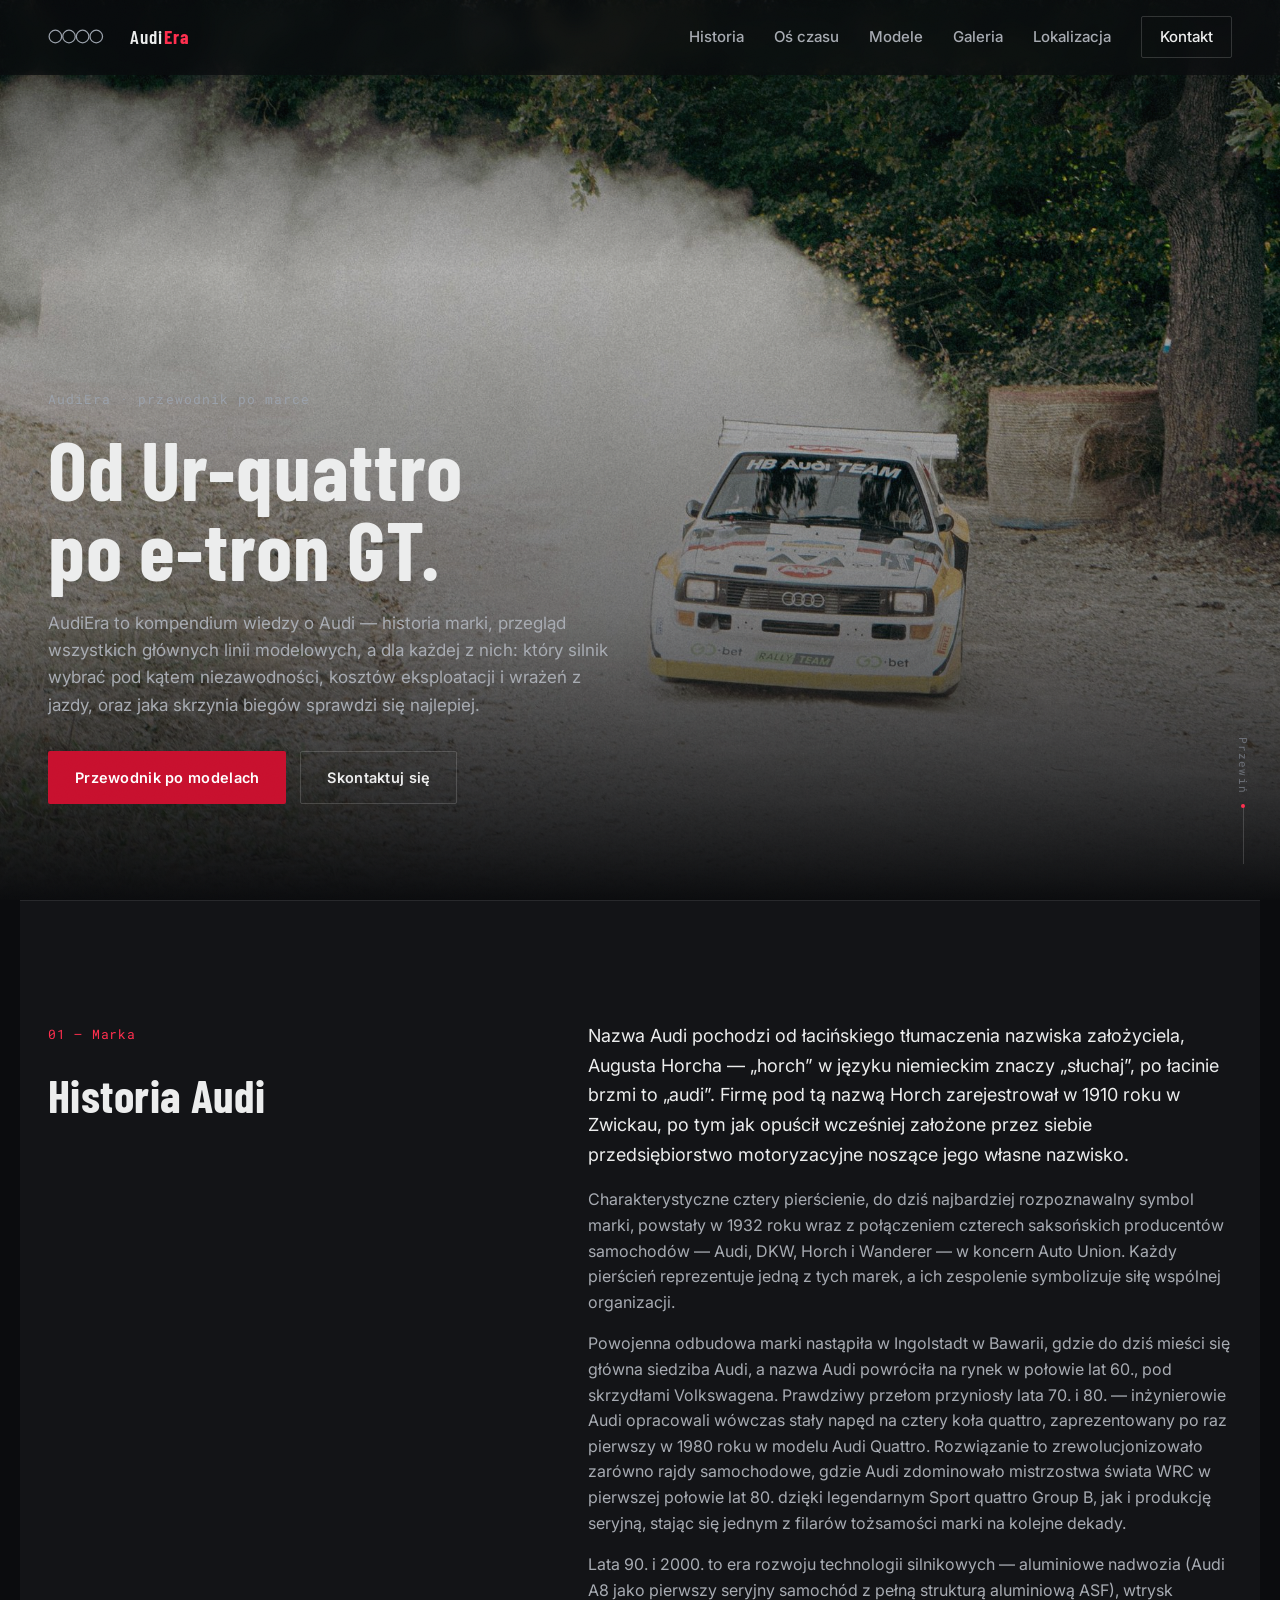
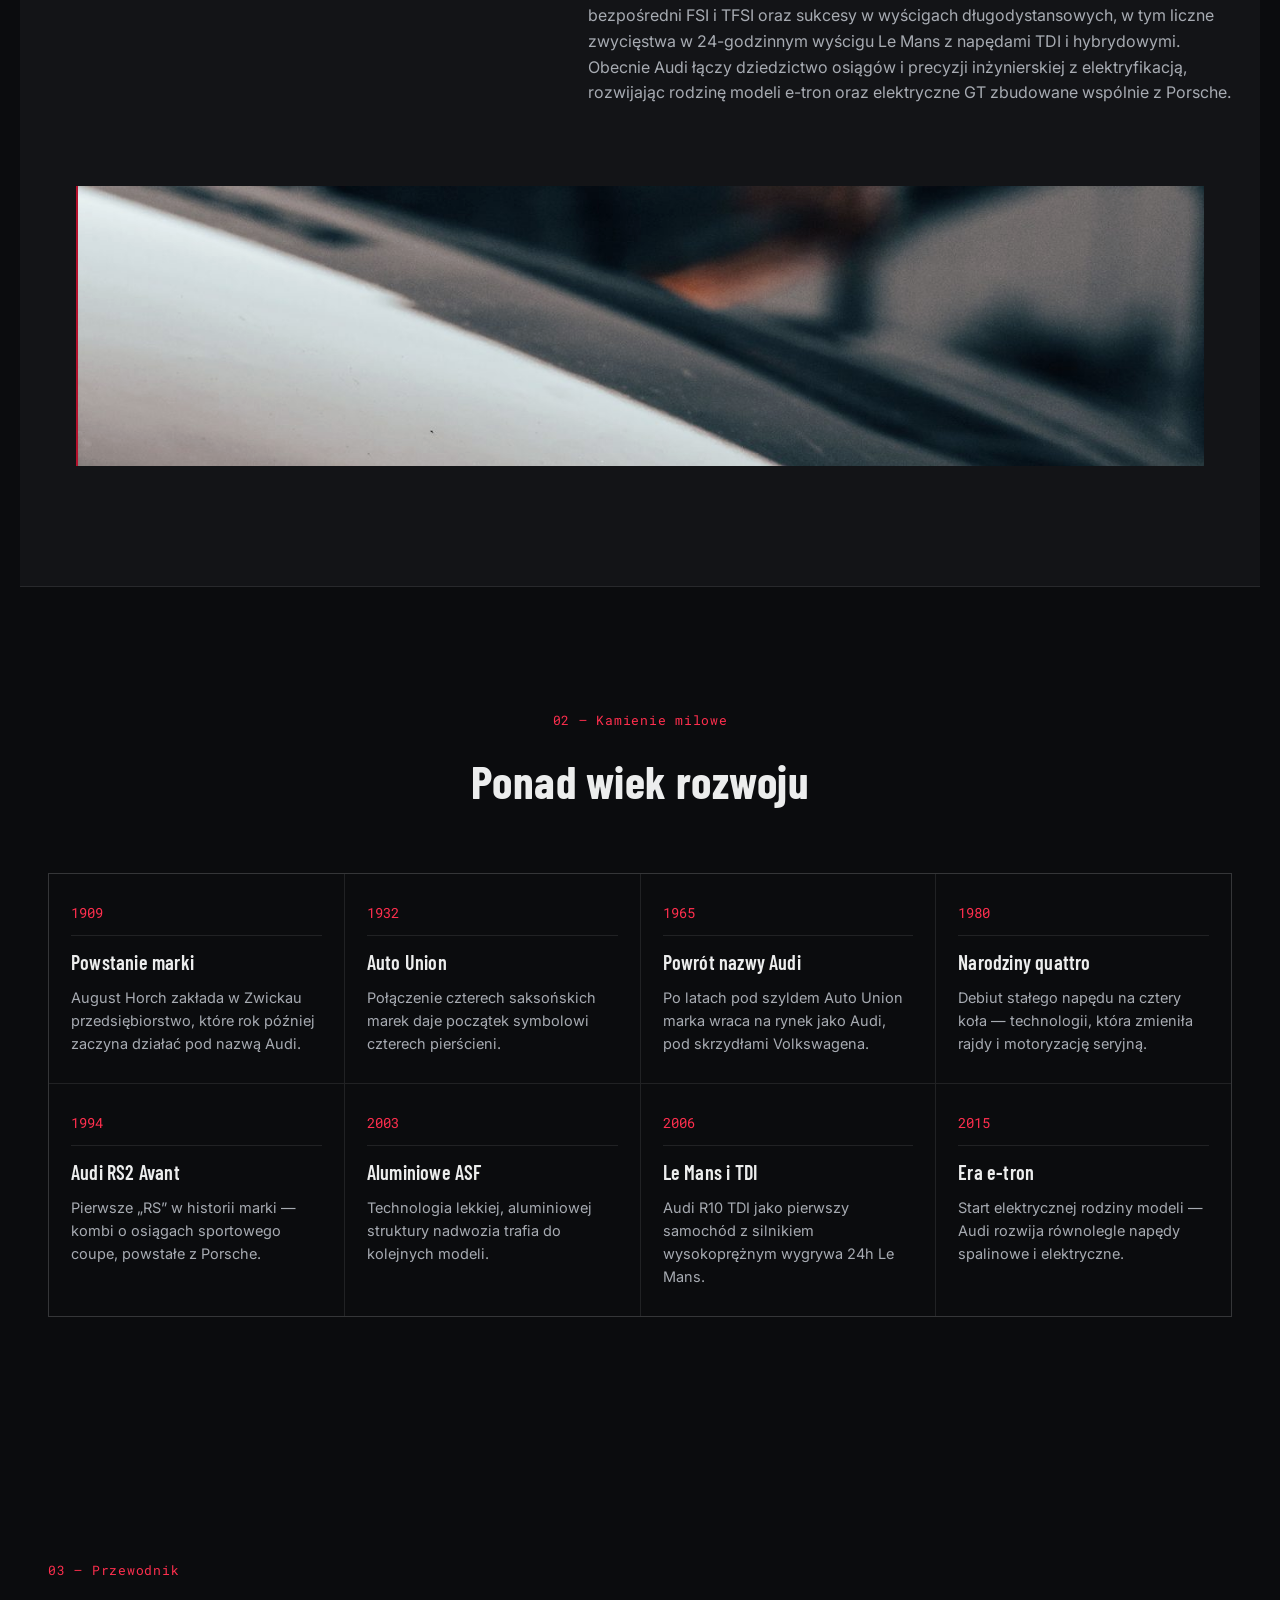
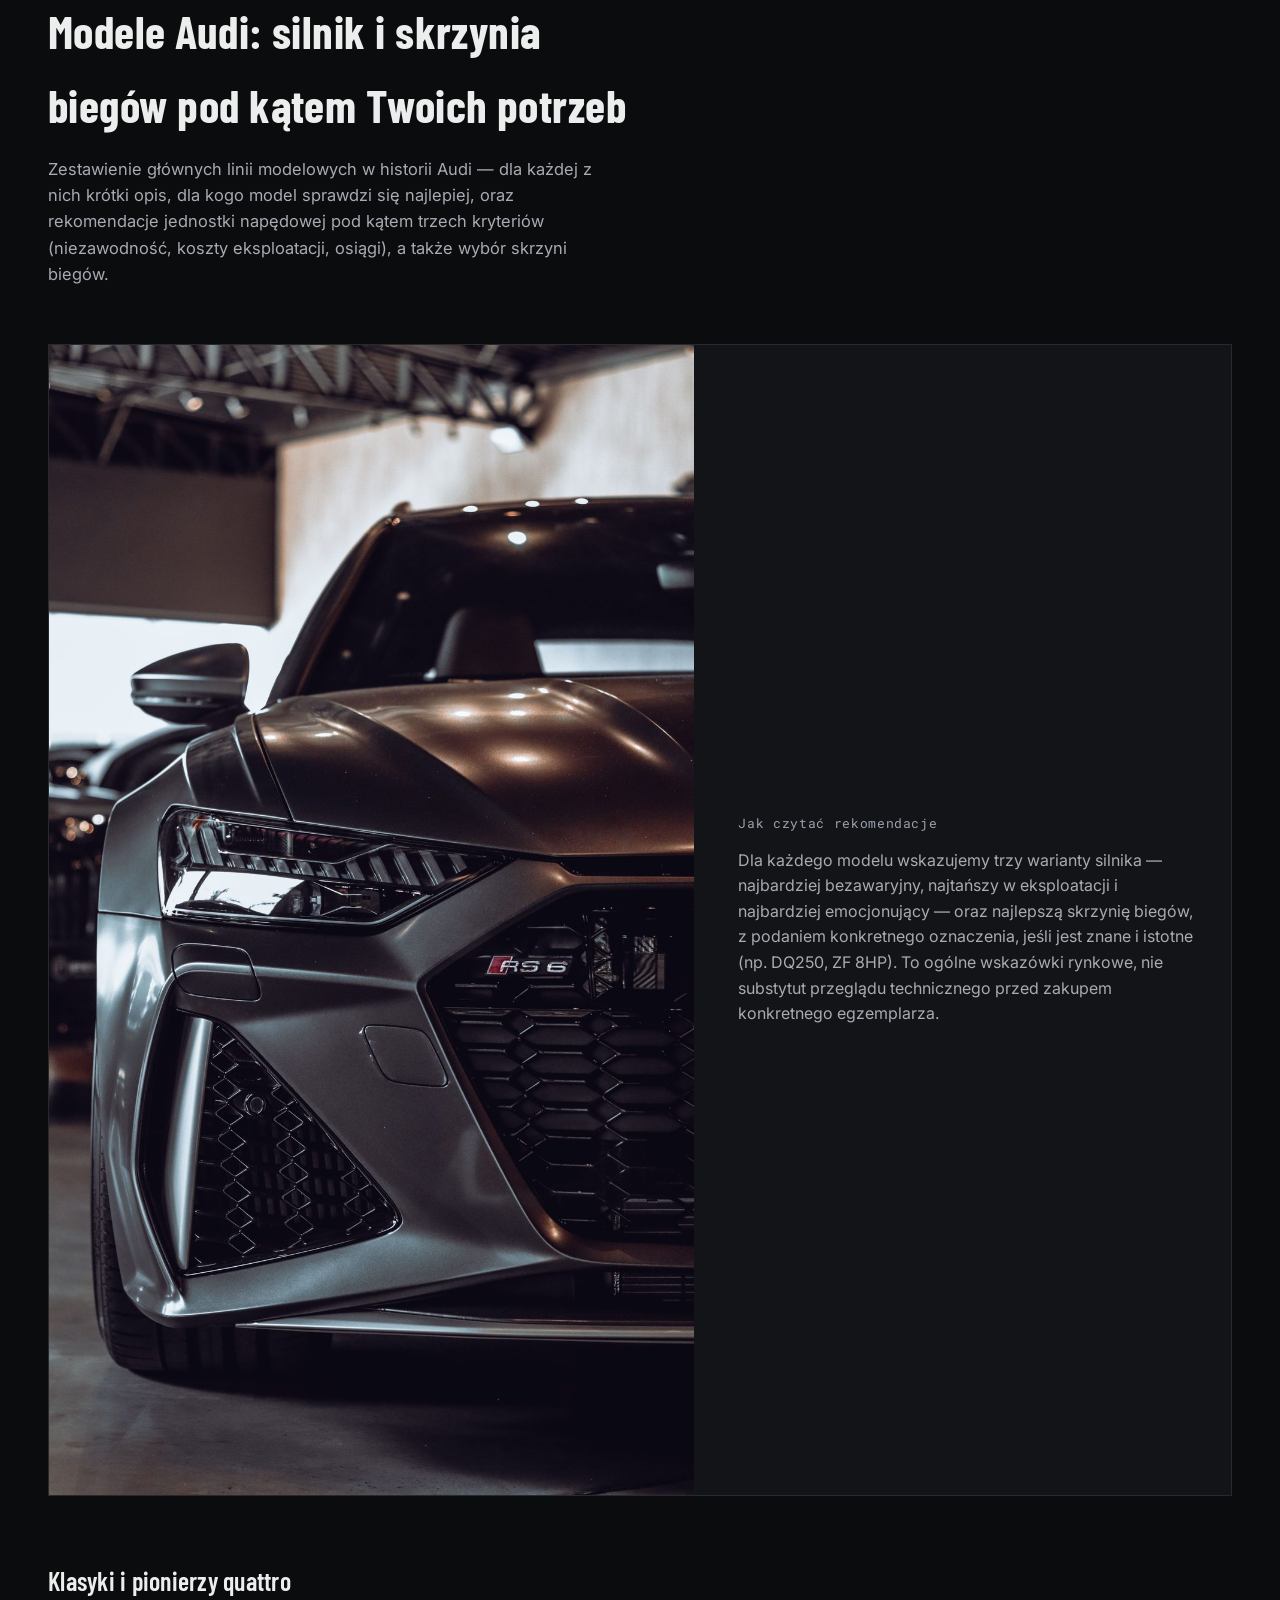
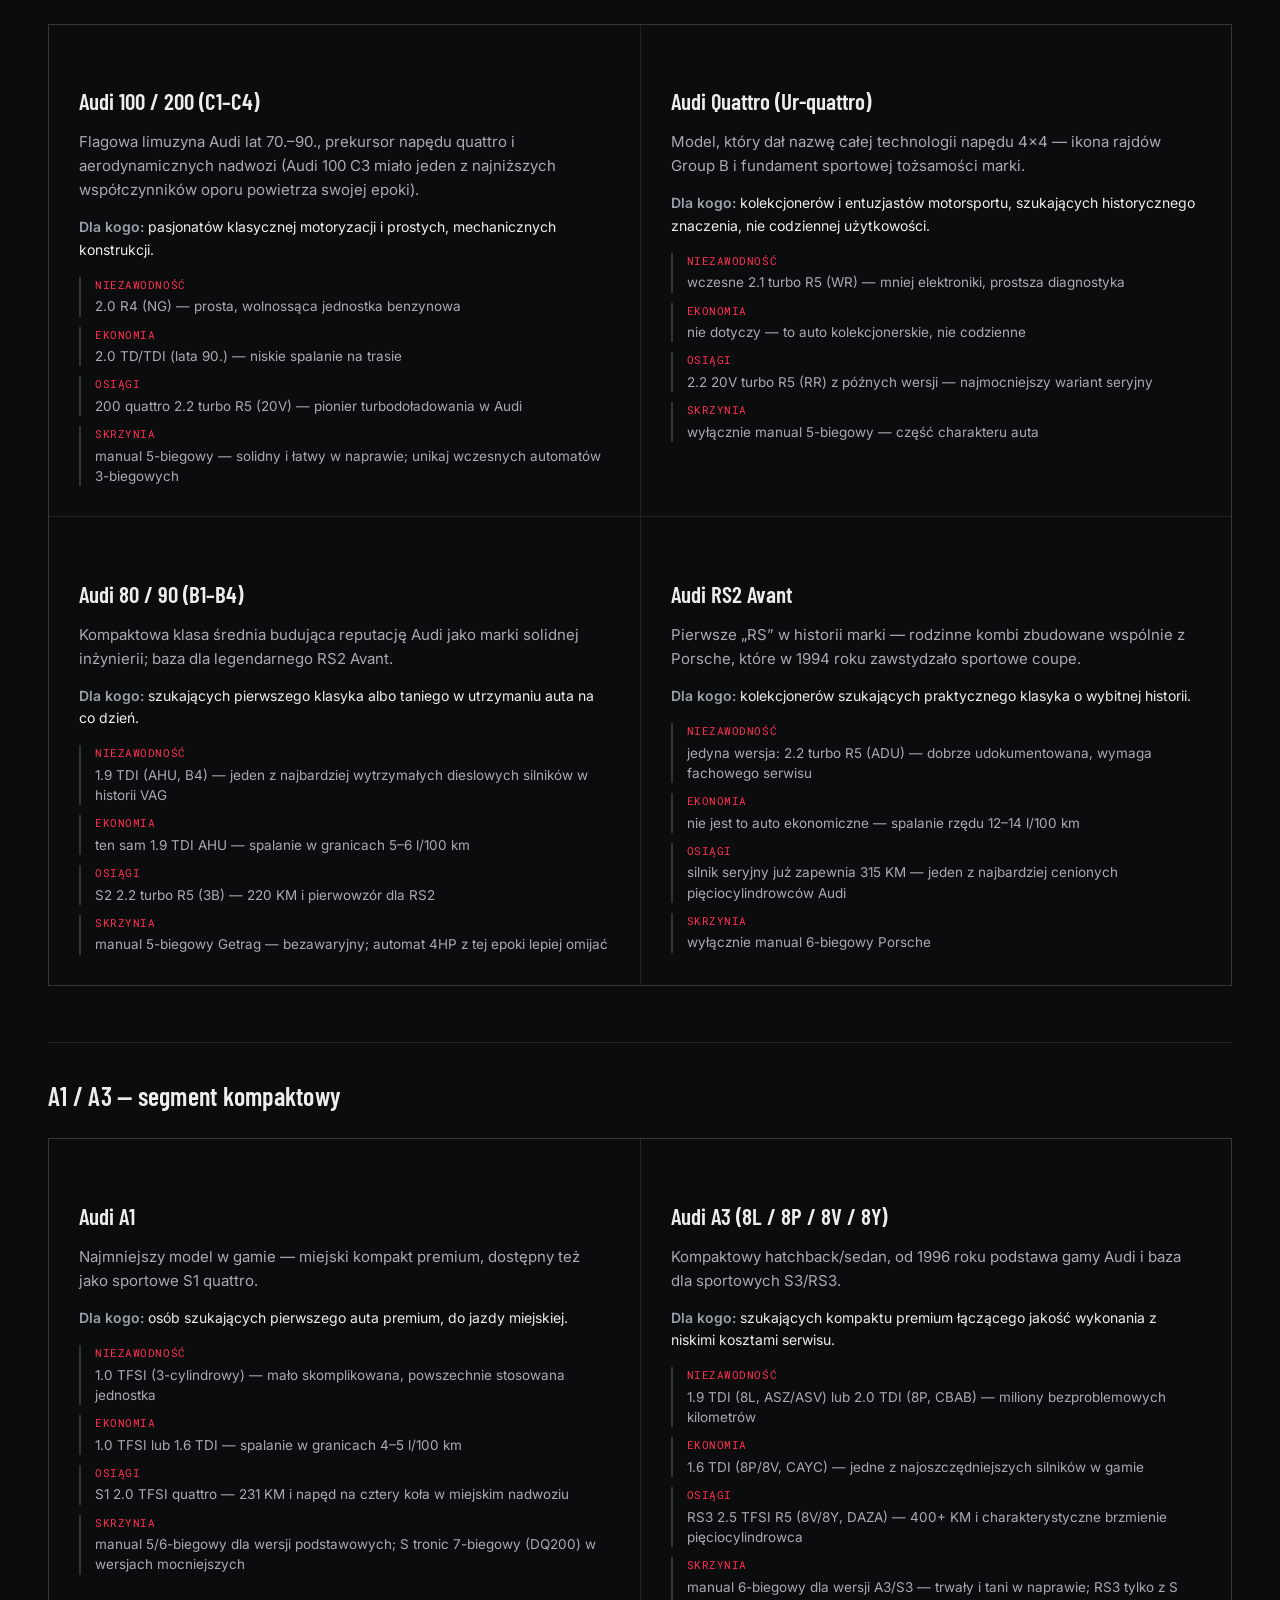
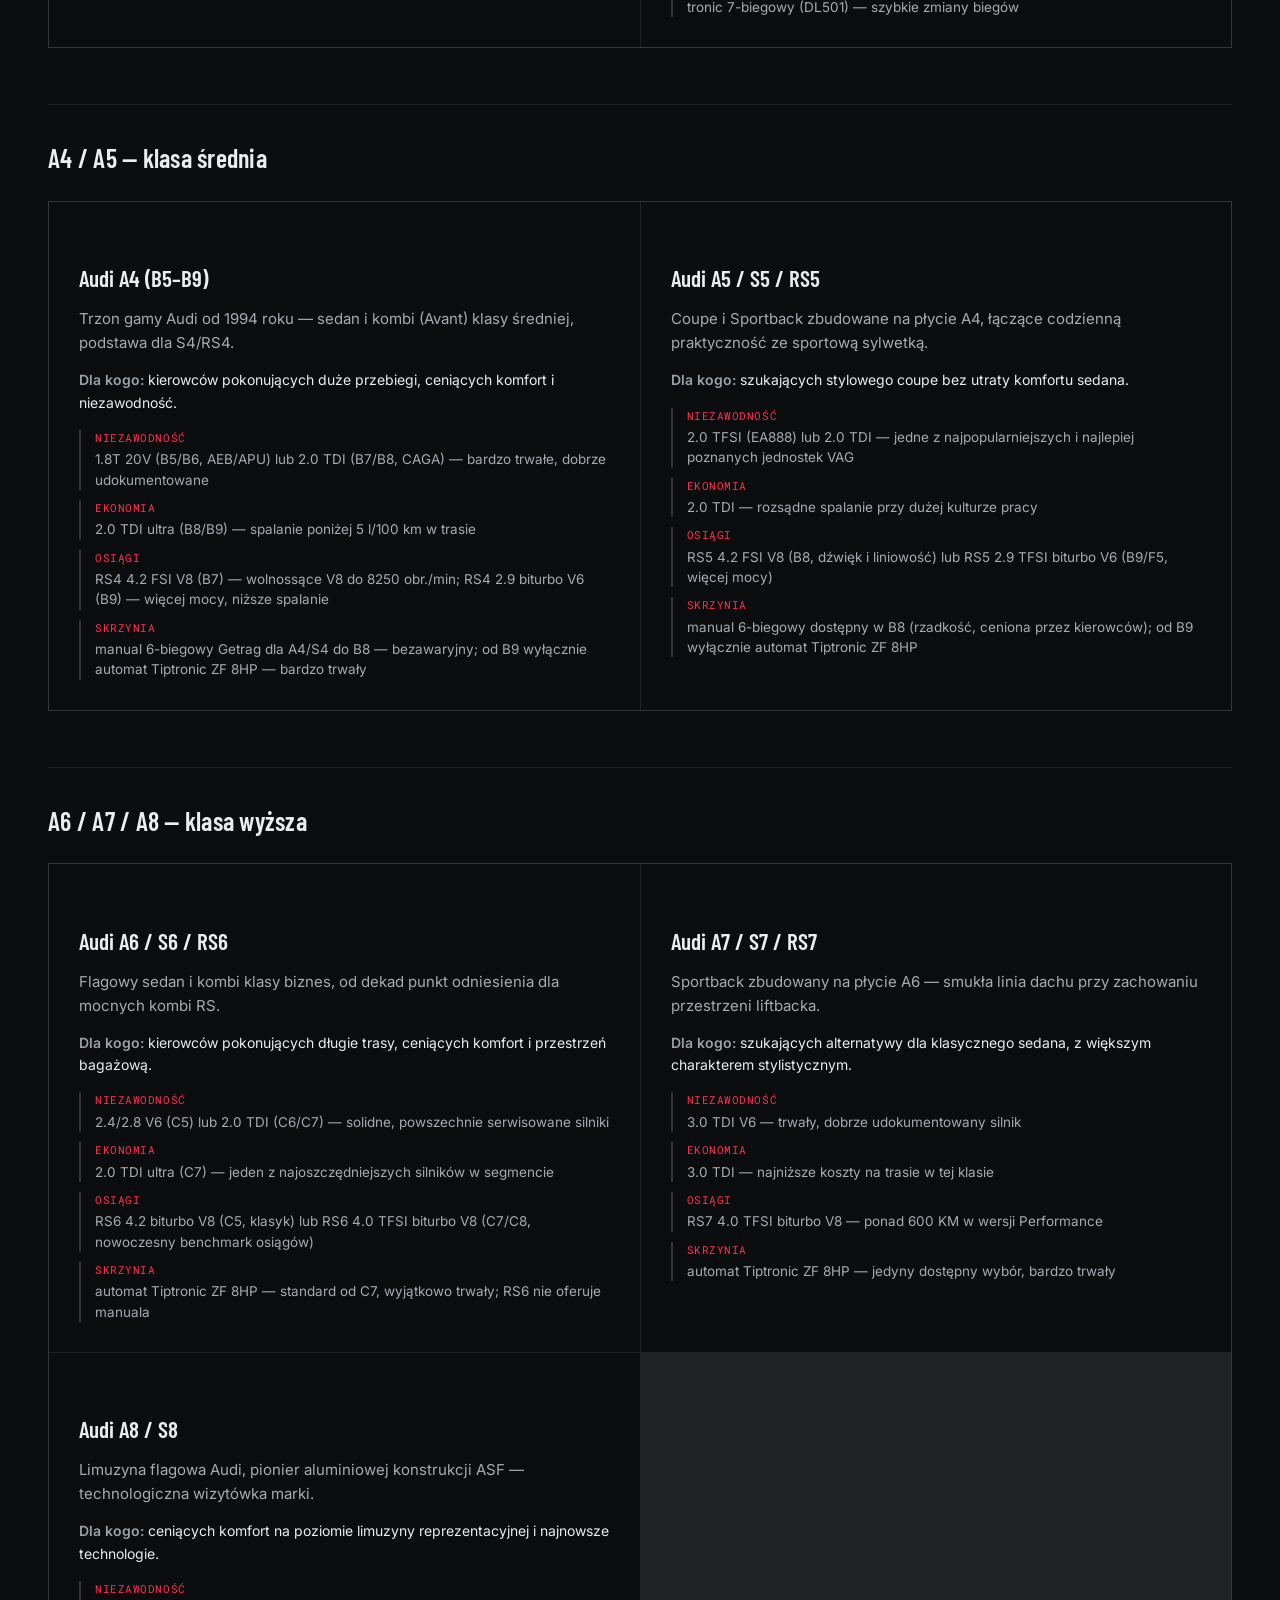
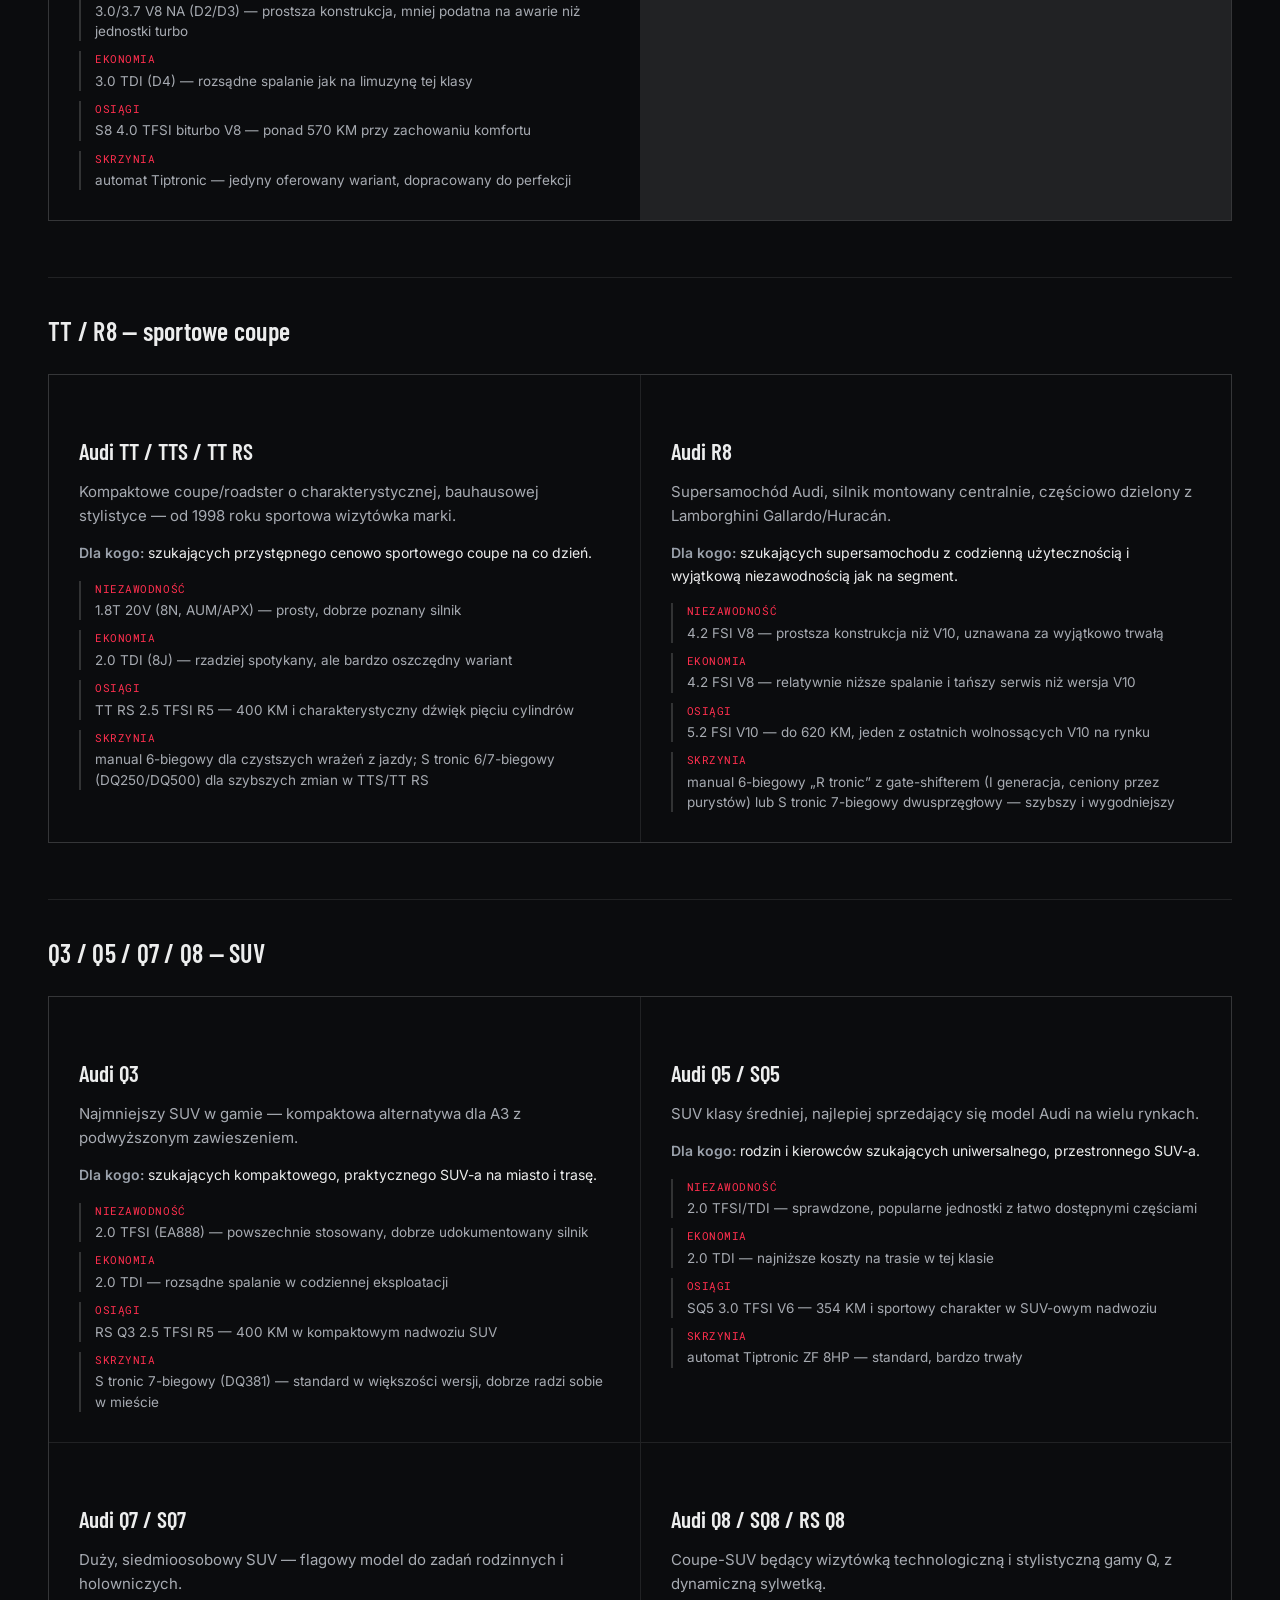
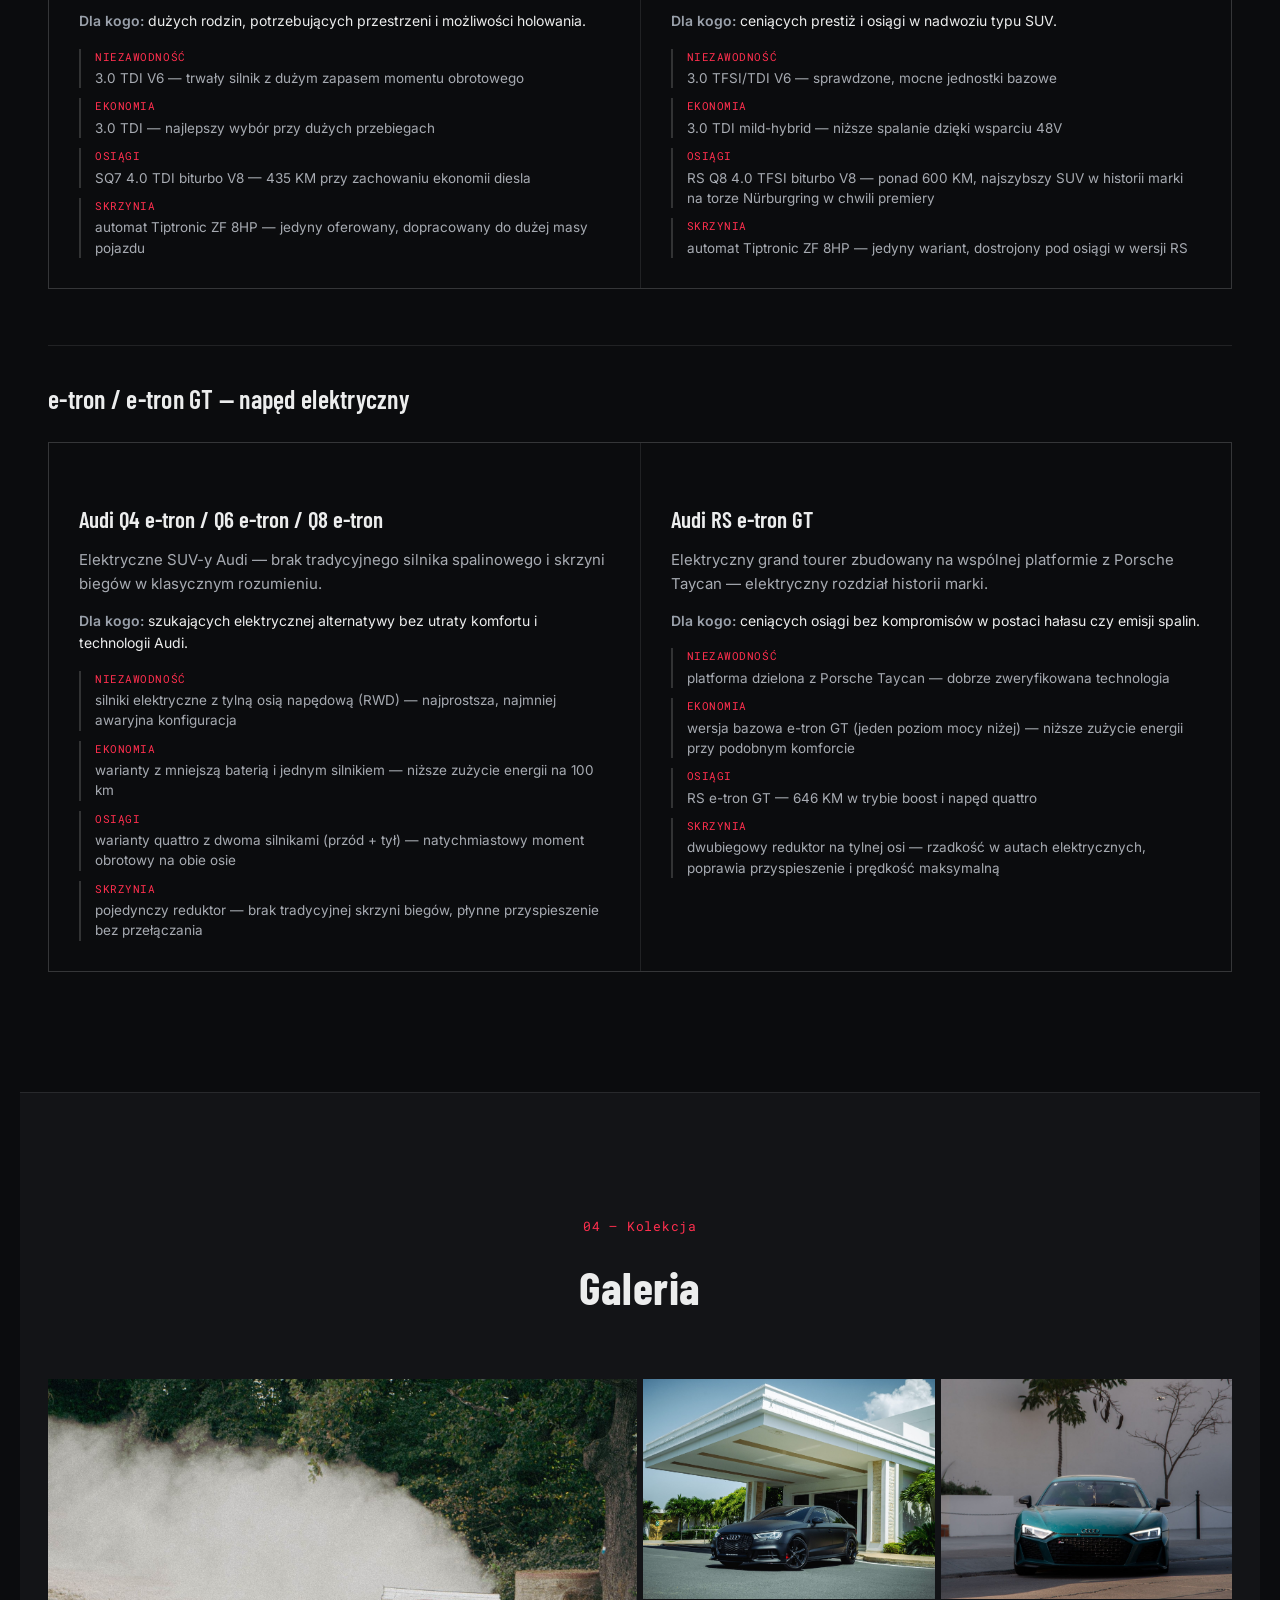
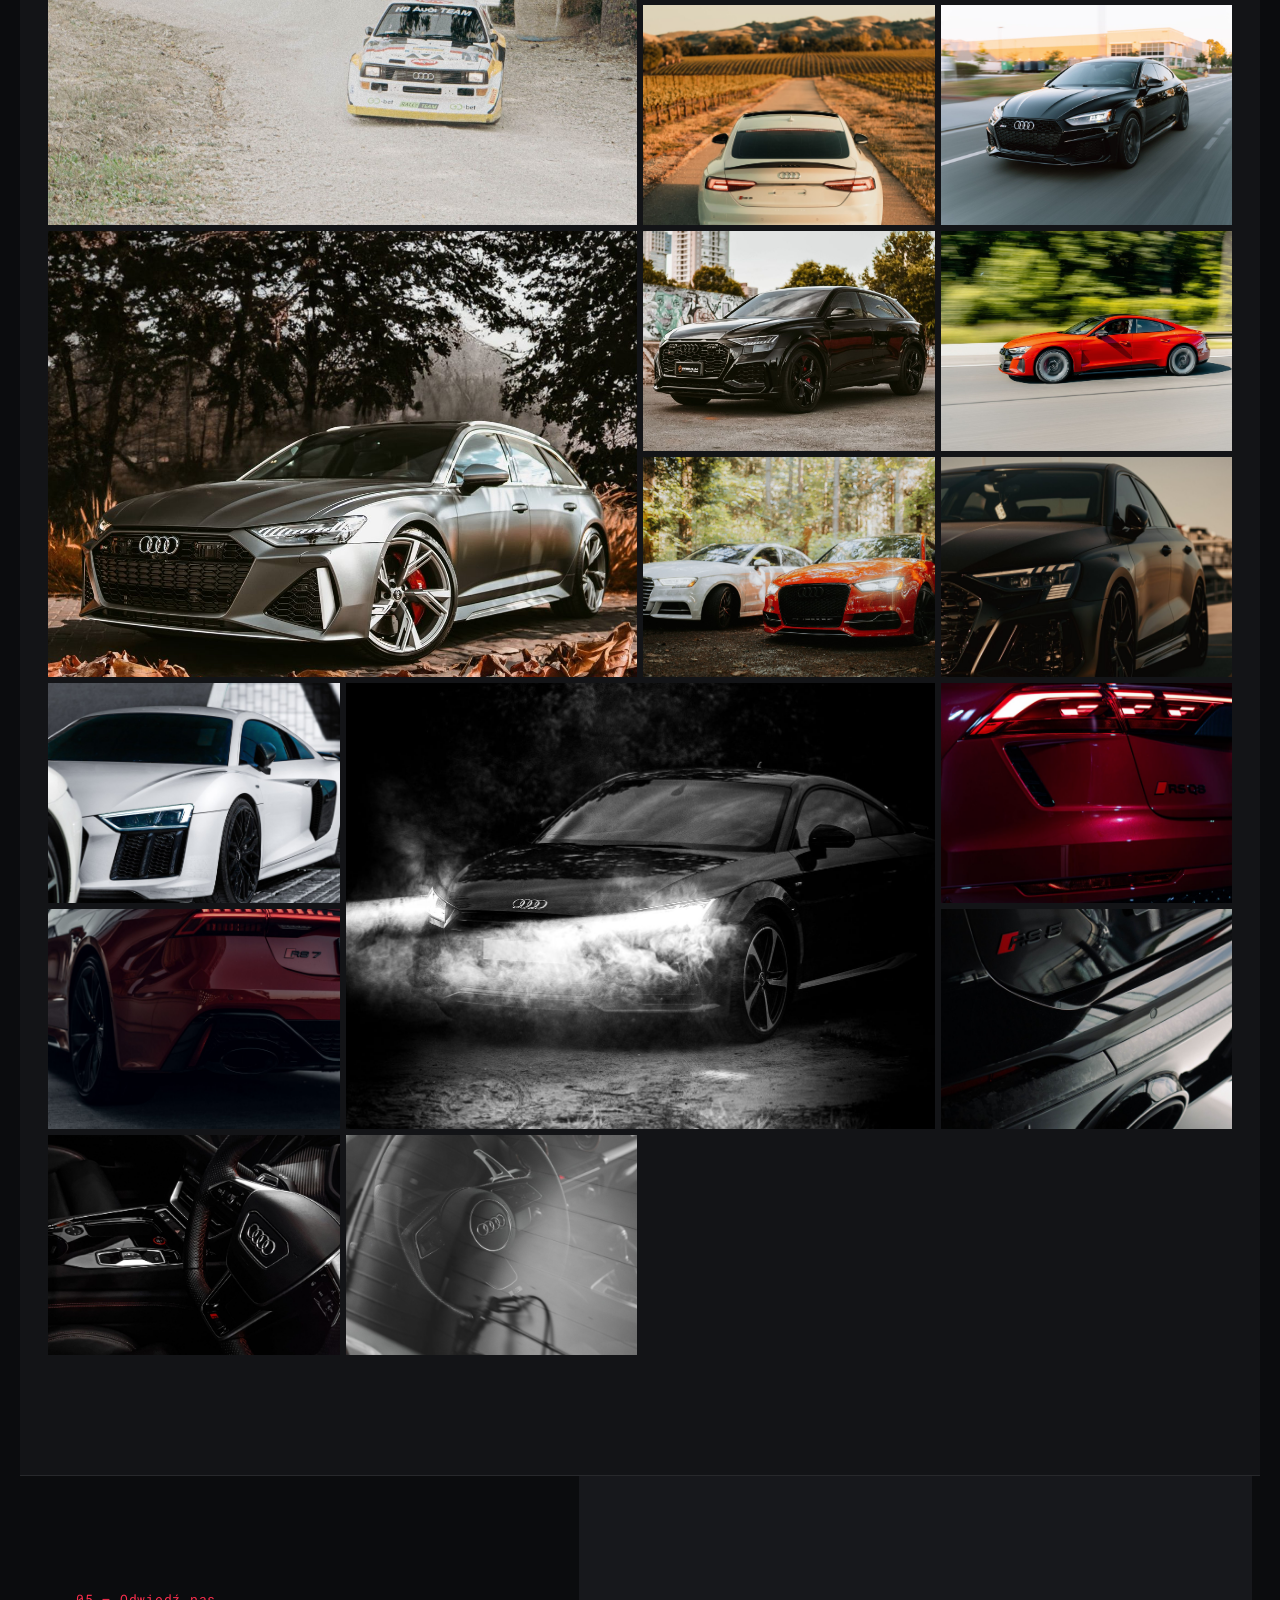
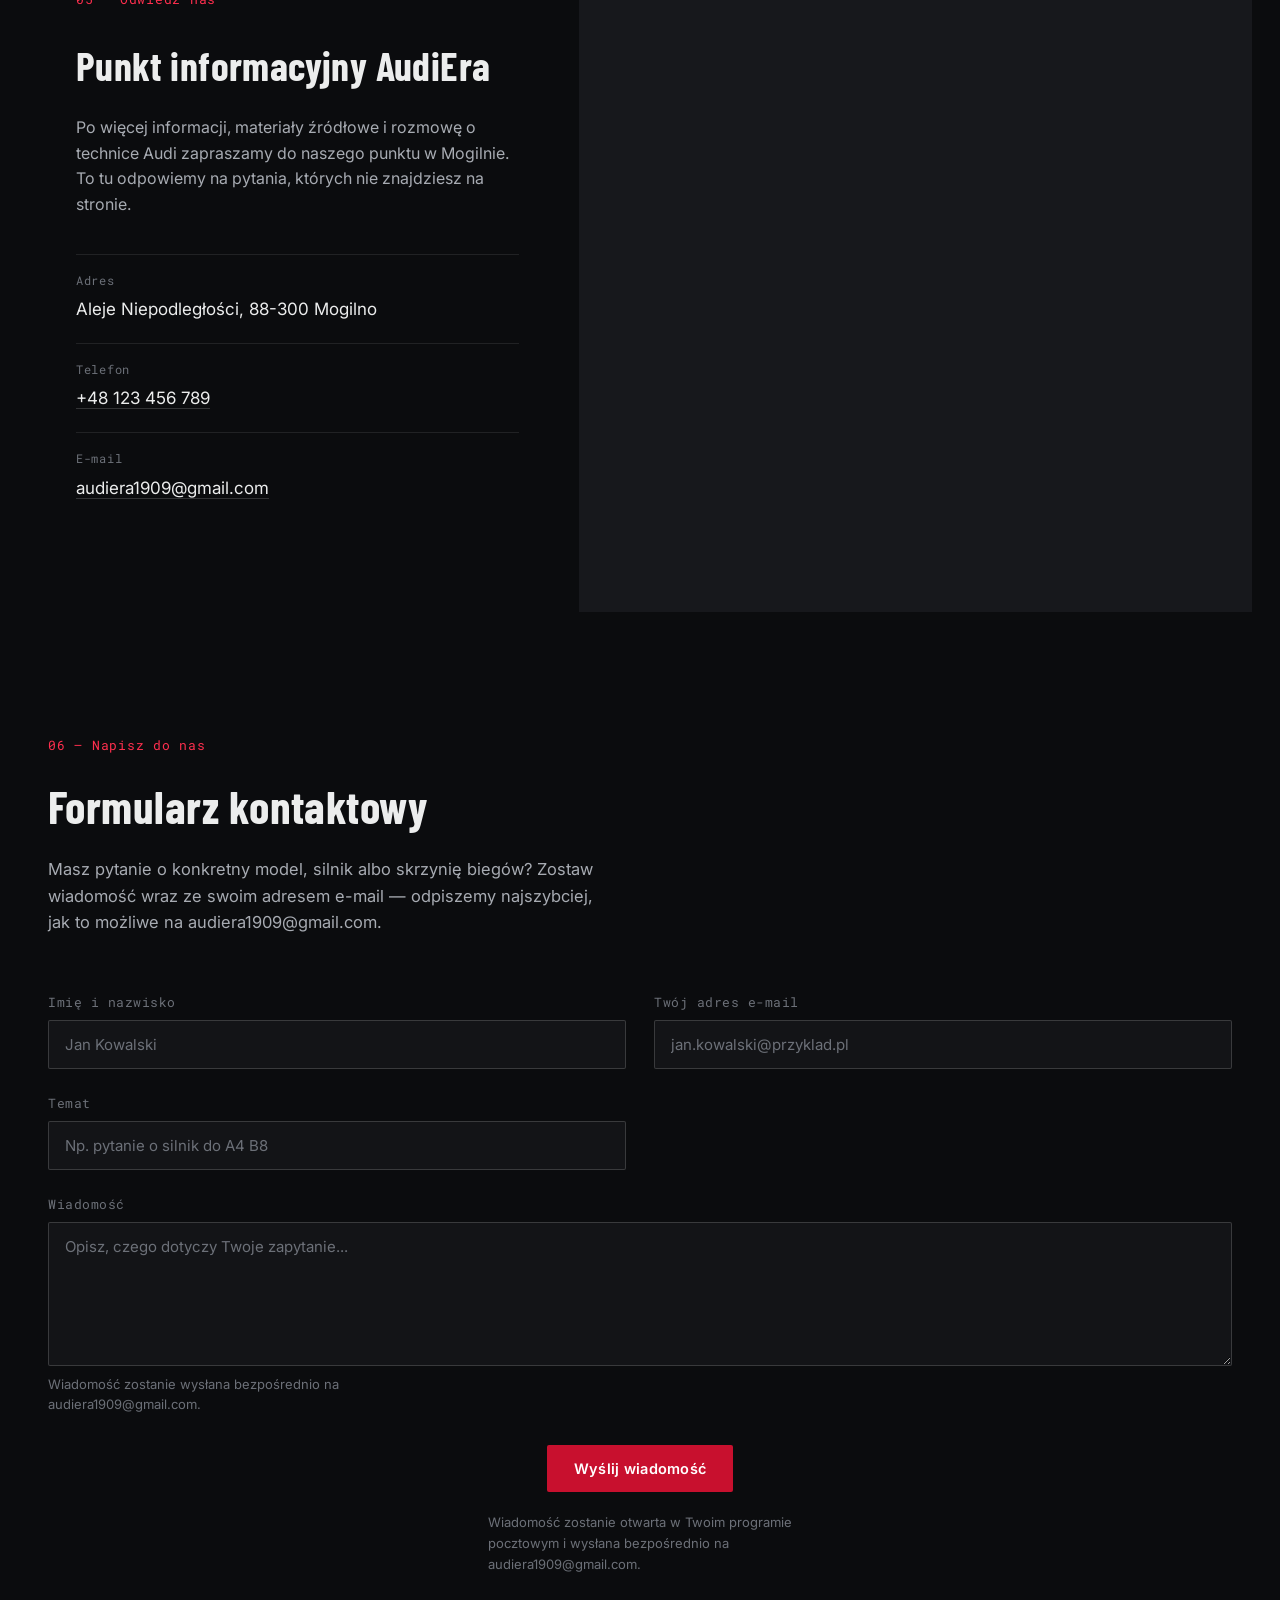
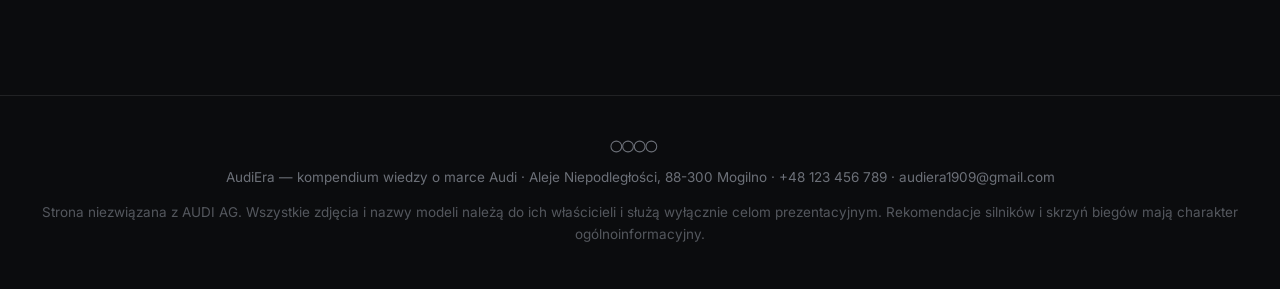
==== commit 727891cf: "Change contact form submission method to Web3Forms Updated the contact form to submit via Web3Forms " ====
--- a/index.html
+++ b/index.html
@@ -446,7 +446,10 @@
     <p class="section-intro">Masz pytanie o konkretny model, silnik albo skrzynię biegów? Zostaw wiadomość wraz ze swoim adresem e-mail — odpiszemy najszybciej, jak to możliwe na audiera1909@gmail.com.</p>
   </div>
 
-  <form class="contact-form" id="contactForm" action="mailto:audiera1909@gmail.com" method="post" enctype="text/plain">
+  <form class="contact-form" id="contactForm" action="https://api.web3forms.com/submit" method="POST">
+  <input type="hidden" name="access_key" value="4ce773b6-7ef8-49e3-a490-c2ebb165dcd7">
+  <input type="hidden" name="subject" value="Nowa wiadomość z formularza AudiEra">
+  <input type="checkbox" name="botcheck" style="display:none">
     <div class="field">
       <label for="name">Imię i nazwisko</label>
       <input type="text" id="name" name="Imię i nazwisko" required placeholder="Jan Kowalski">
@@ -462,7 +465,7 @@
     <div class="field field-full">
       <label for="message">Wiadomość</label>
       <textarea id="message" name="Wiadomość" rows="6" required placeholder="Opisz, czego dotyczy Twoje zapytanie..."></textarea>
-    </div>
+    <p class="form-note">Wiadomość zostanie wysłana bezpośrednio na audiera1909@gmail.com.</p></div>
     <div class="field field-full field-submit">
       <button type="submit" class="btn btn-primary">Wyślij wiadomość</button>
       <p class="form-note">Wiadomość zostanie otwarta w Twoim programie pocztowym i wysłana bezpośrednio na audiera1909@gmail.com.</p>
